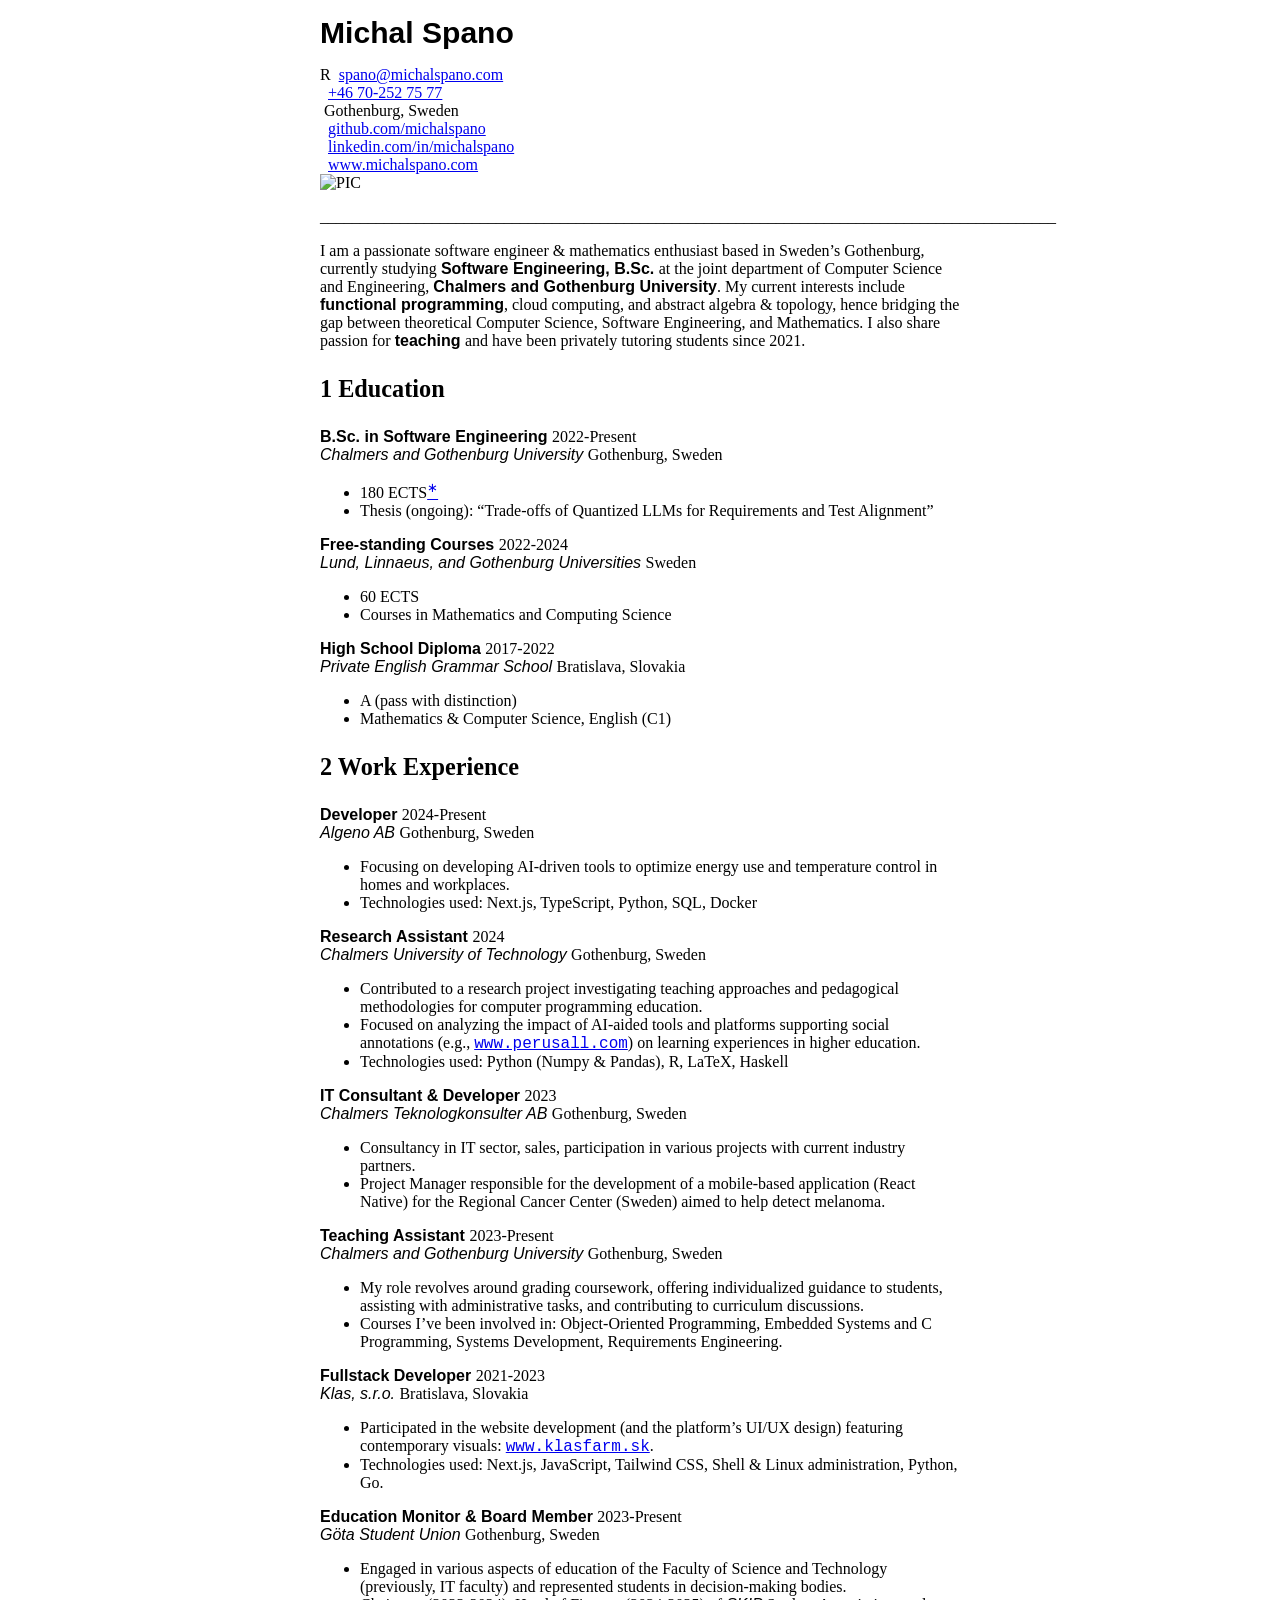
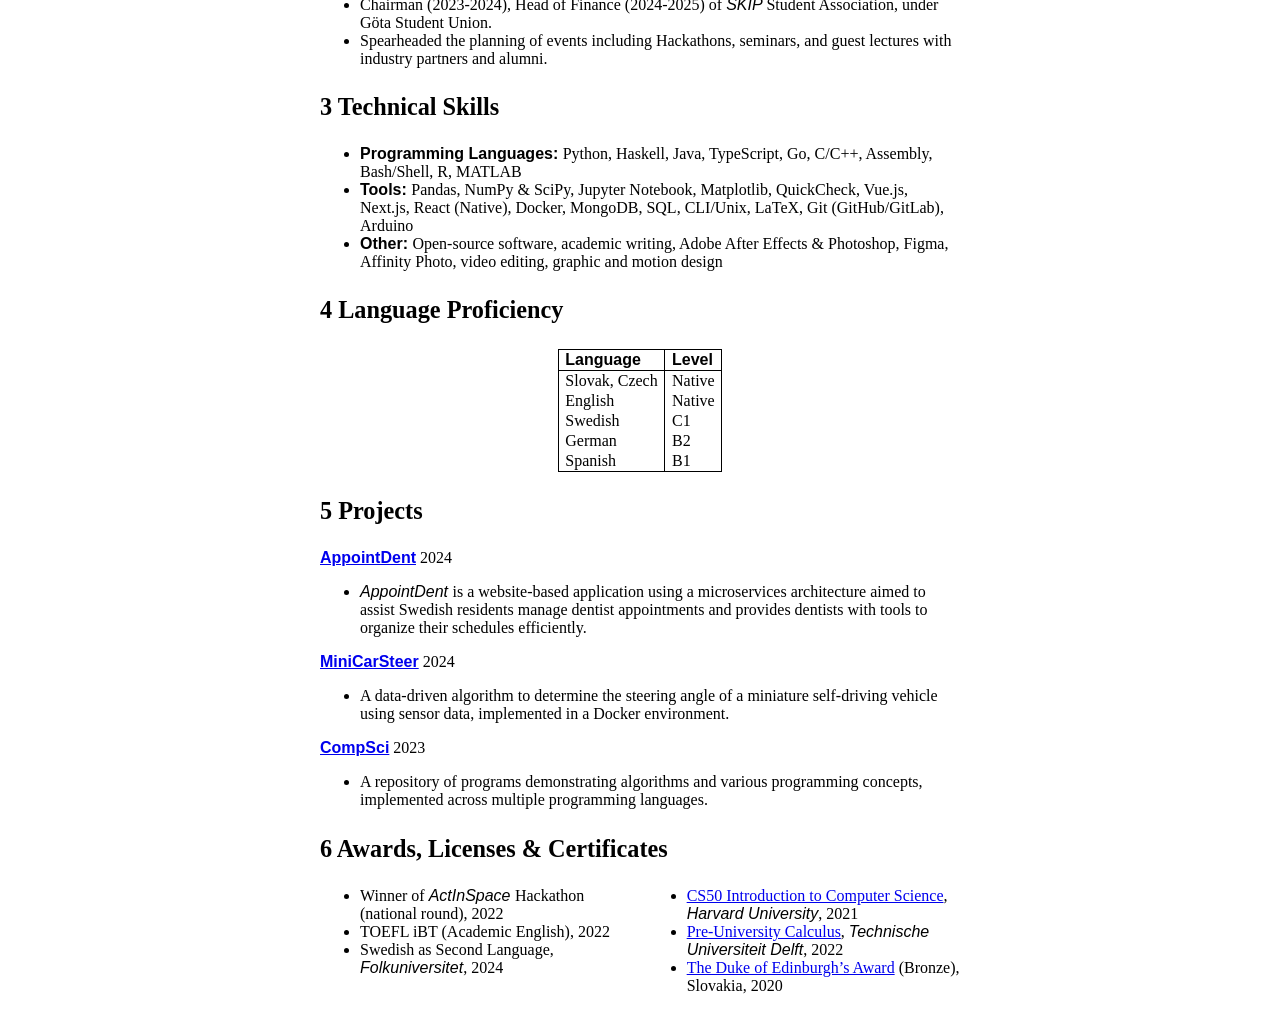
==== public/en.html @ 9f718547 "Add public/*" ====
<!DOCTYPE html> 
<html lang='en-US' xml:lang='en-US'> 
<head><title></title> 
<meta charset='utf-8' /> 
<meta content='TeX4ht (https://tug.org/tex4ht/)' name='generator' /> 
<meta content='width=device-width,initial-scale=1' name='viewport' /> 
<link href='main.css' rel='stylesheet' type='text/css' /> 
<meta content='main.tex' name='src' /> 
</head><body>
<!-- l. 5 --><p class='noindent'><span class='ec-lmssbx-10x-x-207'>Michal Spano</span><br class='newline' /></p><div class='minipage'><span class='FontAwesome--fontawesometwo-x-x-109'>R</span>  <a href='mailto:spano@michalspano.com'>spano@michalspano.com</a><br class='newline' /><span class='FontAwesome--fontawesometwo-x-x-109'> </span>  <a href='tel:+46 70-252 75 77'>+46 70-252 75 77</a> <br class='newline' /><span class='FontAwesome--fontawesometwo-x-x-109'> </span> Gothenburg, Sweden                 </div> <div class='minipage'><span class='FontAwesome--fontawesometwo-x-x-109'> </span>  <a href='https://github.com/michalspano'>github.com/michalspano</a> <br class='newline' /><span class='FontAwesome--fontawesometwo-x-x-109'> </span>  <a href='https://linkedin.com/in/michalspano'>linkedin.com/in/michalspano</a><br class='newline' /><span class='FontAwesome--fontawesometwo-x-x-109'> </span>  <a href='https://www.michalspano.com'>www.michalspano.com</a>                    </div> <div class='minipage'><img alt='PIC' height='80' src='profile.png' width='80' />                      </div><p>
____________________________________________________________________________________________
</p><!-- l. 4 --><p class='noindent'>I am a passionate software engineer &amp; mathematics enthusiast based in Sweden’s Gothenburg, currently studying
<span class='ec-lmssbx-10x-x-109'>Software Engineering, B.Sc. </span>at the joint department of Computer Science and Engineering, <span class='ec-lmssbx-10x-x-109'>Chalmers and
Gothenburg University</span>. My current interests include <span class='ec-lmssbx-10x-x-109'>functional programming</span>, cloud computing, and abstract
algebra &amp; topology, hence bridging the gap between theoretical Computer Science, Software Engineering,
and Mathematics. I also share passion for <span class='ec-lmssbx-10x-x-109'>teaching </span>and have been privately tutoring students since
2021.
</p>
     <h3 class='sectionHead' id='education'><span class='titlemark'>1   </span> <a id='x1-10001'></a>Education</h3>
<!-- l. 7 --><p class='noindent'><span class='ec-lmssbx-10x-x-109'>B.Sc. in Software Engineering                                                                    </span>2022-Present
<br class='newline' /><span class='ec-lmsso-10x-x-109'>Chalmers and Gothenburg University                                                             </span>Gothenburg, Sweden
</p>
   <ul class='itemize1'>
   <li class='itemize'>180 ECTS<span class='footnote-mark'><a href='main2.html#fn1x0'><sup class='textsuperscript'>∗</sup></a></span><a id='x1-1001f0'></a>  
    </li>
    <li class='itemize'>Thesis (ongoing): “Trade-offs of Quantized LLMs for Requirements and Test Alignment”</li></ul>
<!-- l. 17 --><p class='indent'>     <span class='ec-lmssbx-10x-x-109'>Free-standing Courses                                                                             </span>2022-2024
<br class='newline' /><span class='ec-lmsso-10x-x-109'>Lund, Linnaeus, and Gothenburg Universities                                                                   </span>Sweden
</p>
   <ul class='itemize1'>
   <li class='itemize'>60 ECTS
   </li>
   <li class='itemize'>Courses in Mathematics and Computing Science</li></ul>
<!-- l. 27 --><p class='indent'>     <span class='ec-lmssbx-10x-x-109'>High School Diploma                                                                              </span>2017-2022
<br class='newline' /><span class='ec-lmsso-10x-x-109'>Private English Grammar School                                                                   </span>Bratislava, Slovakia
</p>
   <ul class='itemize1'>
   <li class='itemize'>A (pass with distinction)
   </li>
   <li class='itemize'>Mathematics &amp; Computer Science, English (C1)</li></ul>
                                                                                            
                                                                                            
<!-- l. 41 --><p class='noindent'>
</p>
   <h3 class='sectionHead' id='work-experience'><span class='titlemark'>2   </span> <a id='x1-20002'></a>Work Experience</h3>
<!-- l. 5 --><p class='noindent'><span class='ec-lmssbx-10x-x-109'>Developer                                                                                             </span>2024-Present
<br class='newline' /><span class='ec-lmsso-10x-x-109'>Algeno AB                                                                                             </span>Gothenburg, Sweden
</p>
  <ul class='itemize1'>
  <li class='itemize'>Focusing on developing AI-driven tools to optimize energy use and temperature control in homes and
  workplaces.
  </li>
  <li class='itemize'>Technologies used: Next.js, TypeScript, Python, SQL, Docker</li></ul>
<!-- l. 16 --><p class='indent'>   <span class='ec-lmssbx-10x-x-109'>Research Assistant                                                                                       </span>2024
<br class='newline' /><span class='ec-lmsso-10x-x-109'>Chalmers University of Technology                                                               </span>Gothenburg, Sweden
</p>
  <ul class='itemize1'>
  <li class='itemize'>Contributed to a research project investigating teaching approaches and pedagogical methodologies for
  computer programming education.
  </li>
  <li class='itemize'>Focused on analyzing the impact of AI-aided tools and platforms supporting social annotations (e.g., 
<a class='url' href='www.perusall.com'><span class='ec-lmtt-10x-x-109'>www.perusall.com</span></a>) on learning experiences in higher education.
  </li>
  <li class='itemize'>Technologies used: Python (Numpy &amp; Pandas), R, LaTeX, Haskell</li></ul>
<!-- l. 30 --><p class='indent'>   <span class='ec-lmssbx-10x-x-109'>IT Consultant &amp; Developer                                                                             </span>2023
<br class='newline' /><span class='ec-lmsso-10x-x-109'>Chalmers Teknologkonsulter AB                                                                  </span>Gothenburg, Sweden
</p>
  <ul class='itemize1'>
  <li class='itemize'>Consultancy in IT sector, sales, participation in various projects with current industry partners.
  </li>
  <li class='itemize'>Project Manager responsible for the development of a mobile-based application (React Native) for the
  Regional Cancer Center (Sweden) aimed to help detect melanoma.</li></ul>
<!-- l. 43 --><p class='indent'>   <span class='ec-lmssbx-10x-x-109'>Teaching Assistant                                                                              </span>2023-Present
<br class='newline' /><span class='ec-lmsso-10x-x-109'>Chalmers and Gothenburg University                                                             </span>Gothenburg, Sweden
</p>
  <ul class='itemize1'>
  <li class='itemize'>My role revolves around grading coursework, offering individualized guidance to students, assisting with
  administrative tasks, and contributing to curriculum discussions.
                                                                                            
                                                                                            
  </li>
  <li class='itemize'>Courses I’ve been involved in: Object-Oriented Programming, Embedded Systems and C Programming,
  Systems Development, Requirements Engineering.</li></ul>
<!-- l. 56 --><p class='indent'>   <span class='ec-lmssbx-10x-x-109'>Fullstack Developer                                                                                </span>2021-2023
<br class='newline' /><span class='ec-lmsso-10x-x-109'>Klas, s.r.o.                                                                                               </span>Bratislava, Slovakia
</p>
  <ul class='itemize1'>
  <li class='itemize'>Participated in the website development (and the platform’s UI/UX design) featuring contemporary
  visuals: <a class='url' href='www.klasfarm.sk'><span class='ec-lmtt-10x-x-109'>www.klasfarm.sk</span></a>.
  </li>
  <li class='itemize'>Technologies used: Next.js, JavaScript, Tailwind CSS, Shell &amp; Linux administration, Python, Go.</li></ul>
<!-- l. 66 --><p class='indent'>   <span class='ec-lmssbx-10x-x-109'>Education Monitor &amp; Board Member                                                       </span>2023-Present
<br class='newline' /><span class='ec-lmsso-10x-x-109'>Göta Student Union                                                                                  </span>Gothenburg, Sweden
</p>
  <ul class='itemize1'>
  <li class='itemize'>Engaged in various aspects of education of the Faculty of Science and Technology (previously, IT faculty)
  and represented students in decision-making bodies.
  </li>
  <li class='itemize'>Chairman (2023-2024), Head of Finance (2024-2025) of <span class='ec-lmsso-10x-x-109'>SKIP </span>Student Association, under Göta Student
  Union.
  </li>
  <li class='itemize'>Spearheaded the planning of events including Hackathons, seminars, and guest lectures with industry
  partners and alumni.</li></ul>
<!-- l. 44 --><p class='noindent'>
</p>
   <h3 class='sectionHead' id='technical-skills'><span class='titlemark'>3   </span> <a id='x1-30003'></a>Technical Skills</h3>
  <ul class='itemize1'>
  <li class='itemize'><span class='ec-lmssbx-10x-x-109'>Programming Languages: </span>Python, Haskell, Java, TypeScript, Go, C/C++, Assembly, Bash/Shell, R,
  MATLAB
  </li>
  <li class='itemize'><span class='ec-lmssbx-10x-x-109'>Tools: </span>Pandas, NumPy &amp; SciPy, Jupyter Notebook, Matplotlib, QuickCheck, Vue.js, Next.js, React
  (Native), Docker, MongoDB, SQL, CLI/Unix, LaTeX, Git (GitHub/GitLab), Arduino
  </li>
  <li class='itemize'><span class='ec-lmssbx-10x-x-109'>Other: </span>Open-source software, academic writing, Adobe After Effects &amp; Photoshop, Figma, Affinity
  Photo, video editing, graphic and motion design</li></ul>
                                                                                            
                                                                                            
<!-- l. 55 --><p class='noindent'>
</p>
   <h3 class='sectionHead' id='language-proficiency'><span class='titlemark'>4   </span> <a id='x1-40004'></a>Language Proficiency</h3>
<div class='center'>
<!-- l. 3 --><p class='noindent'>
</p>
<div class='tabular'> <table class='tabular' id='TBL-1'><colgroup id='TBL-1-1g'><col id='TBL-1-1' /></colgroup><colgroup id='TBL-1-2g'><col id='TBL-1-2' /></colgroup><tr class='hline'><td></td><td></td></tr><tr id='TBL-1-1-' style='vertical-align:baseline;'><td class='td11' id='TBL-1-1-1' style='white-space:normal; text-align:left;'> <!-- l. 6 --><p class='noindent'><span class='ec-lmssbx-10x-x-109'>Language</span>              </p></td><td class='td11' id='TBL-1-1-2' style='white-space:normal; text-align:left;'> <!-- l. 6 --><p class='noindent'><span class='ec-lmssbx-10x-x-109'>Level</span>         </p></td>
</tr><tr class='hline'><td></td><td></td></tr><tr id='TBL-1-2-' style='vertical-align:baseline;'><td class='td11' id='TBL-1-2-1' style='white-space:normal; text-align:left;'> <!-- l. 8 --><p class='noindent'>Slovak, Czech            </p></td><td class='td11' id='TBL-1-2-2' style='white-space:normal; text-align:left;'> <!-- l. 8 --><p class='noindent'>Native         </p></td>
</tr><tr id='TBL-1-3-' style='vertical-align:baseline;'><td class='td11' id='TBL-1-3-1' style='white-space:normal; text-align:left;'> <!-- l. 8 --><p class='noindent'>English                     </p></td><td class='td11' id='TBL-1-3-2' style='white-space:normal; text-align:left;'> <!-- l. 8 --><p class='noindent'>Native         </p></td>
</tr><tr id='TBL-1-4-' style='vertical-align:baseline;'><td class='td11' id='TBL-1-4-1' style='white-space:normal; text-align:left;'> <!-- l. 8 --><p class='noindent'>Swedish                    </p></td><td class='td11' id='TBL-1-4-2' style='white-space:normal; text-align:left;'> <!-- l. 8 --><p class='noindent'>C1              </p></td>
</tr><tr id='TBL-1-5-' style='vertical-align:baseline;'><td class='td11' id='TBL-1-5-1' style='white-space:normal; text-align:left;'> <!-- l. 8 --><p class='noindent'>German                    </p></td><td class='td11' id='TBL-1-5-2' style='white-space:normal; text-align:left;'> <!-- l. 8 --><p class='noindent'>B2              </p></td>
</tr><tr id='TBL-1-6-' style='vertical-align:baseline;'><td class='td11' id='TBL-1-6-1' style='white-space:normal; text-align:left;'> <!-- l. 8 --><p class='noindent'>Spanish                    </p></td><td class='td11' id='TBL-1-6-2' style='white-space:normal; text-align:left;'> <!-- l. 8 --><p class='noindent'>B1              </p></td>
</tr><tr class='hline'><td></td><td></td></tr></table>                                                                    </div></div>
<!-- l. 58 --><p class='noindent'>
</p>
   <h3 class='sectionHead' id='projects'><span class='titlemark'>5   </span> <a id='x1-50005'></a>Projects</h3>
<!-- l. 3 --><p class='noindent'> <a href='https://github.com/michalspano/AppointDent'><span class='ec-lmssbx-10x-x-109'>AppointDent</span></a>                                                                                                  2024
</p>
  <ul class='itemize1'>
  <li class='itemize'><span class='ec-lmsso-10x-x-109'>AppointDent </span>is a website-based application using a microservices architecture aimed to assist Swedish
  residents manage dentist appointments and provides dentists with tools to organize their schedules
  efficiently.</li></ul>
<!-- l. 10 --><p class='indent'>    <a href='https://github.com/michalspano/MiniCarSteer'><span class='ec-lmssbx-10x-x-109'>MiniCarSteer</span></a>                                                                                             2024
</p>
  <ul class='itemize1'>
  <li class='itemize'>A data-driven algorithm to determine the steering angle of a miniature self-driving vehicle using sensor
  data, implemented in a Docker environment.</li></ul>
<!-- l. 16 --><p class='indent'>    <a href='https://github.com/michalspano/CompSci'><span class='ec-lmssbx-10x-x-109'>CompSci</span></a>                                                                                                   2023
</p>
  <ul class='itemize1'>
  <li class='itemize'>A repository of programs demonstrating algorithms and various programming concepts, implemented
  across multiple programming languages.</li></ul>
<!-- l. 61 --><p class='noindent'>
</p>
   <h3 class='sectionHead' id='awards-licenses-certificates'><span class='titlemark'>6   </span> <a id='x1-60006'></a>Awards, Licenses &amp; Certificates</h3>
   <div class='columns-2'>
                                                                                            
                                                                                            
  <ul class='itemize1'>
  <li class='itemize'>Winner of <span class='ec-lmsso-10x-x-109'>ActInSpace </span>Hackathon (national round), 2022
  </li>
  <li class='itemize'>TOEFL iBT (Academic English), 2022
  </li>
  <li class='itemize'>Swedish as Second Language, <span class='ec-lmsso-10x-x-109'>Folkuniversitet</span>, 2024
  </li>
  <li class='itemize'> <a href='https://courses.edx.org/certificates/4b318ebb0e3b4877974f03a52e8f54e5'>CS50 Introduction to Computer Science</a>, <span class='ec-lmsso-10x-x-109'>Harvard University</span>, 2021
  </li>
  <li class='itemize'> <a href='https://courses.edx.org/certificates/60b4084ef4cf4a00a8915587c5d0153e'>Pre-University Calculus</a>, <span class='ec-lmsso-10x-x-109'>Technische Universiteit Delft</span>, 2022
  </li>
  <li class='itemize'> <a href='https://tinyurl.com/spano-dofe-2020'>The Duke of Edinburgh’s Award</a> (Bronze), Slovakia, 2020</li></ul>
   </div>
    
</body> 
</html>
---- public/main.css ----
/* start css.sty */
.ec-lmss-10x-x-109{ font-family: sans-serif;}
.ec-lmss-10x-x-109{ font-family: sans-serif;}
.ec-lmss-10x-x-109{ font-family: sans-serif;}
.ec-lmss-10x-x-109{ font-family: sans-serif;}
.ec-lmss-10x-x-109{ font-family: sans-serif;}
.ec-lmssbx-10x-x-207{font-size:188%; font-family: sans-serif; font-weight: bold;}
.ec-lmssbx-10x-x-207{ font-family: sans-serif; font-weight: bold;}
.ec-lmssbx-10x-x-207{ font-family: sans-serif; font-weight: bold;}
.ec-lmssbx-10x-x-207{ font-family: sans-serif; font-weight: bold;}
.ec-lmssbx-10x-x-207{ font-family: sans-serif; font-weight: bold;}
.FontAwesome--fontawesometwo-x-x-109{}
.ec-lmssbx-10x-x-109{ font-family: sans-serif; font-weight: bold;}
.ec-lmssbx-10x-x-109{ font-family: sans-serif; font-weight: bold;}
.ec-lmssbx-10x-x-109{ font-family: sans-serif; font-weight: bold;}
.ec-lmssbx-10x-x-109{ font-family: sans-serif; font-weight: bold;}
.ec-lmssbx-10x-x-109{ font-family: sans-serif; font-weight: bold;}
.ec-lmsso-10x-x-109{ font-family: sans-serif; font-style: oblique;}
.ec-lmsso-10x-x-109{ font-family: sans-serif; font-style: oblique;}
.ec-lmsso-10x-x-109{ font-family: sans-serif; font-style: oblique;}
.ec-lmsso-10x-x-109{ font-family: sans-serif; font-style: oblique;}
.ec-lmsso-10x-x-109{ font-family: sans-serif; font-style: oblique;}
.ec-lmtt-10x-x-109{ font-family: monospace,monospace;}
.ec-lmtt-10x-x-109{ font-family: monospace,monospace;}
.ec-lmtt-10x-x-109{ font-family: monospace,monospace;}
.ec-lmtt-10x-x-109{ font-family: monospace,monospace;}
.ec-lmtt-10x-x-109{ font-family: monospace,monospace;}
p{margin-top:0;margin-bottom:0}
p.indent{text-indent:0;}
p + p{margin-top:1em;}
p + div, p + pre {margin-top:1em;}
div + p, pre + p {margin-top:1em;}
a { overflow-wrap: break-word; word-wrap: break-word; word-break: break-word; hyphens: auto; }
@media print {div.crosslinks {visibility:hidden;}}
table.tabular{border-collapse: collapse; border-spacing: 0;}
a img { border-top: 0; border-left: 0; border-right: 0; }
center { margin-top:1em; margin-bottom:1em; }
td center { margin-top:0em; margin-bottom:0em; }
.Canvas { position:relative; }
img.math{vertical-align:middle;}
div.par-math-display, div.math-display{text-align:center;}
body{ margin:1em auto; max-width:80ch; padding:0 .62em; }
h1,h2,h3,h4,h5 { line-height:1.2; }
@media print{ body{ max-width:none } }
.partHead, .likepartHead { font-size: 2em; }
.chapterHead, .likechapterHead { font-size: 1.7411em; }
.sectionHead, .likesectionHead { font-size: 1.5157em; }
.subsectionHead, .likesubsectionHead { font-size: 1.3195em; }
.subsubsectionHead, .likesubsubsectionHead { font-size: 1.1487em; }
 @media (prefers-color-scheme: dark) { img[src^="main"]{filter: invert(1); } } 
li p.indent { text-indent: 0em }
li p:first-child{ margin-top:0em; }
li p:last-child, li div:last-child { margin-bottom:0.5em; }
li p:first-child{ margin-bottom:0; }
li p~ul:last-child, li p~ol:last-child{ margin-bottom:0.5em; }
.enumerate1 {list-style-type:decimal;}
.enumerate2 {list-style-type:lower-alpha;}
.enumerate3 {list-style-type:lower-roman;}
.enumerate4 {list-style-type:upper-alpha;}
div.newtheorem { margin-bottom: 2em; margin-top: 2em;}
div.newtheorem .head{font-weight: bold;}
.obeylines-h,.obeylines-v {white-space: nowrap; }
div.obeylines-v p { margin-top:0; margin-bottom:0; }
.overline{ text-decoration:overline; }
.overline img{ border-top: 1px solid black; }
td.displaylines {text-align:center; white-space:nowrap;}
.centerline {text-align:center;}
.rightline {text-align:right;}
pre.verbatim {font-family: monospace,monospace; text-align:left; clear:both; }
.fbox {padding-left:3.0pt; padding-right:3.0pt; text-indent:0pt; border:solid black 0.4pt; }
div.fbox {display:table}
div.center div.fbox {text-align:center; clear:both; padding-left:3.0pt; padding-right:3.0pt; text-indent:0pt; border:solid black 0.4pt; }
div.minipage{width:100%;}
div.center, div.center div.center {text-align: center; margin-left:1em; margin-right:1em;}
div.center div {text-align: left;}
div.flushright, div.flushright div.flushright {text-align: right;}
div.flushright div {text-align: left;}
div.flushleft {text-align: left;}
.underline{ text-decoration:underline; }
.underline img{ border-bottom: 1px solid black; margin-bottom:1pt; }
.framebox-c, .framebox-l, .framebox-r { padding-left:3.0pt; padding-right:3.0pt; text-indent:0pt; border:solid black 0.4pt; }
.framebox-c {text-align:center;}
.framebox-l {text-align:left;}
.framebox-r {text-align:right;}
span.thank-mark{ vertical-align: super }
span.footnote-mark sup.textsuperscript, span.footnote-mark a sup.textsuperscript{ font-size:80%; }
code.verb{font-family:monospace,monospace;}
div.tabular, div.center div.tabular {text-align: center; margin-top:0.5em; margin-bottom:0.5em; }
table.tabular td p{margin-top:0em;}
table.tabular {margin-left: auto; margin-right: auto;}
td p:first-child{ margin-top:0em; }
td p:last-child{ margin-bottom:0em; }
div.td00{ margin-left:0pt; margin-right:0pt; }
div.td01{ margin-left:0pt; margin-right:5pt; }
div.td10{ margin-left:5pt; margin-right:0pt; }
div.td11{ margin-left:5pt; margin-right:5pt; }
table[rules] {border-left:solid black 0.4pt; border-right:solid black 0.4pt; }
td.td00{ padding-left:0pt; padding-right:0pt; }
td.td01{ padding-left:0pt; padding-right:5pt; }
td.td10{ padding-left:5pt; padding-right:0pt; }
td.td11{ padding-left:5pt; padding-right:5pt; }
table[rules] {border-left:solid black 0.4pt; border-right:solid black 0.4pt; }
.hline hr, .cline hr{ height : 0px; margin:0px; }
.hline td, .cline td{ padding: 0; }
.hline hr, .cline hr{border:none;border-top:1px solid black;}
.hline {border-top: 1px solid black;}
.hline + .vspace:last-child{display:none;}
.hline:first-child{border-bottom:1px solid black;border-top:none;}
.tabbing-right {text-align:right;}
div.float, div.figure {margin-left: auto; margin-right: auto;}
div.float img {text-align:center;}
div.figure img {text-align:center;}
.marginpar,.reversemarginpar {width:20%; float:right; text-align:left; margin-left:auto; margin-top:0.5em; font-size:85%; text-decoration:underline;}
.marginpar p,.reversemarginpar p{margin-top:0.4em; margin-bottom:0.4em;}
.reversemarginpar{float:left;}
table.equation {width:100%;}
.equation td{text-align:center; }
td.equation { margin-top:1em; margin-bottom:1em; } 
td.equation-label { width:5%; text-align:center; }
td.eqnarray4 { width:5%; white-space: normal; }
td.eqnarray2 { width:5%; }
table.eqnarray-star, table.eqnarray {width:100%;}
div.eqnarray{text-align:center;}
div.array {text-align:center;}
div.pmatrix {text-align:center;}
table.pmatrix {width:100%;}
span.pmatrix img{vertical-align:middle;}
div.pmatrix {text-align:center;}
table.pmatrix {width:100%;}
span.bar-css {text-decoration:overline;}
img.cdots{vertical-align:middle;}
.partToc a, .partToc, .likepartToc a, .likepartToc {line-height: 200%; font-weight:bold; font-size:110%;}
.index-item, .index-subitem, .index-subsubitem {display:block}
div.caption {text-indent:-2em; margin-left:3em; margin-right:1em; text-align:left;}
div.caption span.id{font-weight: bold; white-space: nowrap; }
h1.partHead{text-align: center}
p.bibitem { text-indent: -2em; margin-left: 2em; margin-top:0.6em; margin-bottom:0.6em; }
p.bibitem-p { text-indent: 0em; margin-left: 2em; margin-top:0.6em; margin-bottom:0.6em; }
.subsubsectionHead, .likesubsubsectionHead { font-size: 1em; }
.paragraphHead, .likeparagraphHead { margin-top:2em; font-weight: bold;}
.subparagraphHead, .likesubparagraphHead { font-weight: bold;}
.verse{white-space:nowrap; margin-left:2em}
div.maketitle {text-align:center;}
h2.titleHead{text-align:center;}
div.maketitle{ margin-bottom: 2em; }
div.author, div.date {text-align:center;}
div.thanks{text-align:left; margin-left:10%; font-size:85%; font-style:italic; }
div.author{white-space: nowrap;}
div.abstract p {margin-left:5%; margin-right:5%;}
div.abstract {width:100%;}
.abstracttitle{text-align:center;margin-bottom:1em;}
.subsectionToc, .likesubsectionToc {margin-left:1em;}
.subsubsectionToc, .likesubsubsectionToc {margin-left:2em;}
.paragraphToc, .likeparagraphToc {margin-left:3em;}
.subparagraphToc, .likesubparagraphToc {margin-left:4em;}
figure.float, div.figure {margin-left: auto; margin-right: auto;}
figure.figure {text-align:center;}
figcaption.caption {text-indent:-2em; margin-left:3em; margin-right:1em; text-align:center;}
figcaption.caption span.id{font-weight: bold; white-space: nowrap; }
p + figcaption, img + figcaption{margin-top: 1em;}
.abstract{margin:1em;}
dl.enumerate-enumitem{display:grid; grid-template-columns: 3ch 1fr; align-items: top; row-gap:1ch;}
.rotatebox{display: inline-block;}
#TBL-1-1{border-left: 1px solid black;}
#TBL-1-1{border-right:1px solid black;}
#TBL-1-1{border-right:1px solid black;}
#TBL-1-2{border-right:1px solid black;}
.columns-2 :first-child { margin-top: 0em; }
.columns-2{-moz-column-count:2; -webkit-column-count:2; column-count:2; -moz-column-gap: 10.0pt; -webkit-column-gap: 10.0pt; column-gap: 10.0pt; -moz-column-rule-width: 0.0pt; -webkit-column-rule-width: 0.0pt; column-rule-rule-width: 0.0pt; -moz-column-rule-color: #555; -webkit-column-rule-color: #555; column-rule-color: #555; -moz-column-rule-style: outset; -webkit-column-rule-style: outset; column-rule-style: outset; -moz-column-fill: balance; -webkit-column-fill: balance; column-fill: balance; }
/* end css.sty */
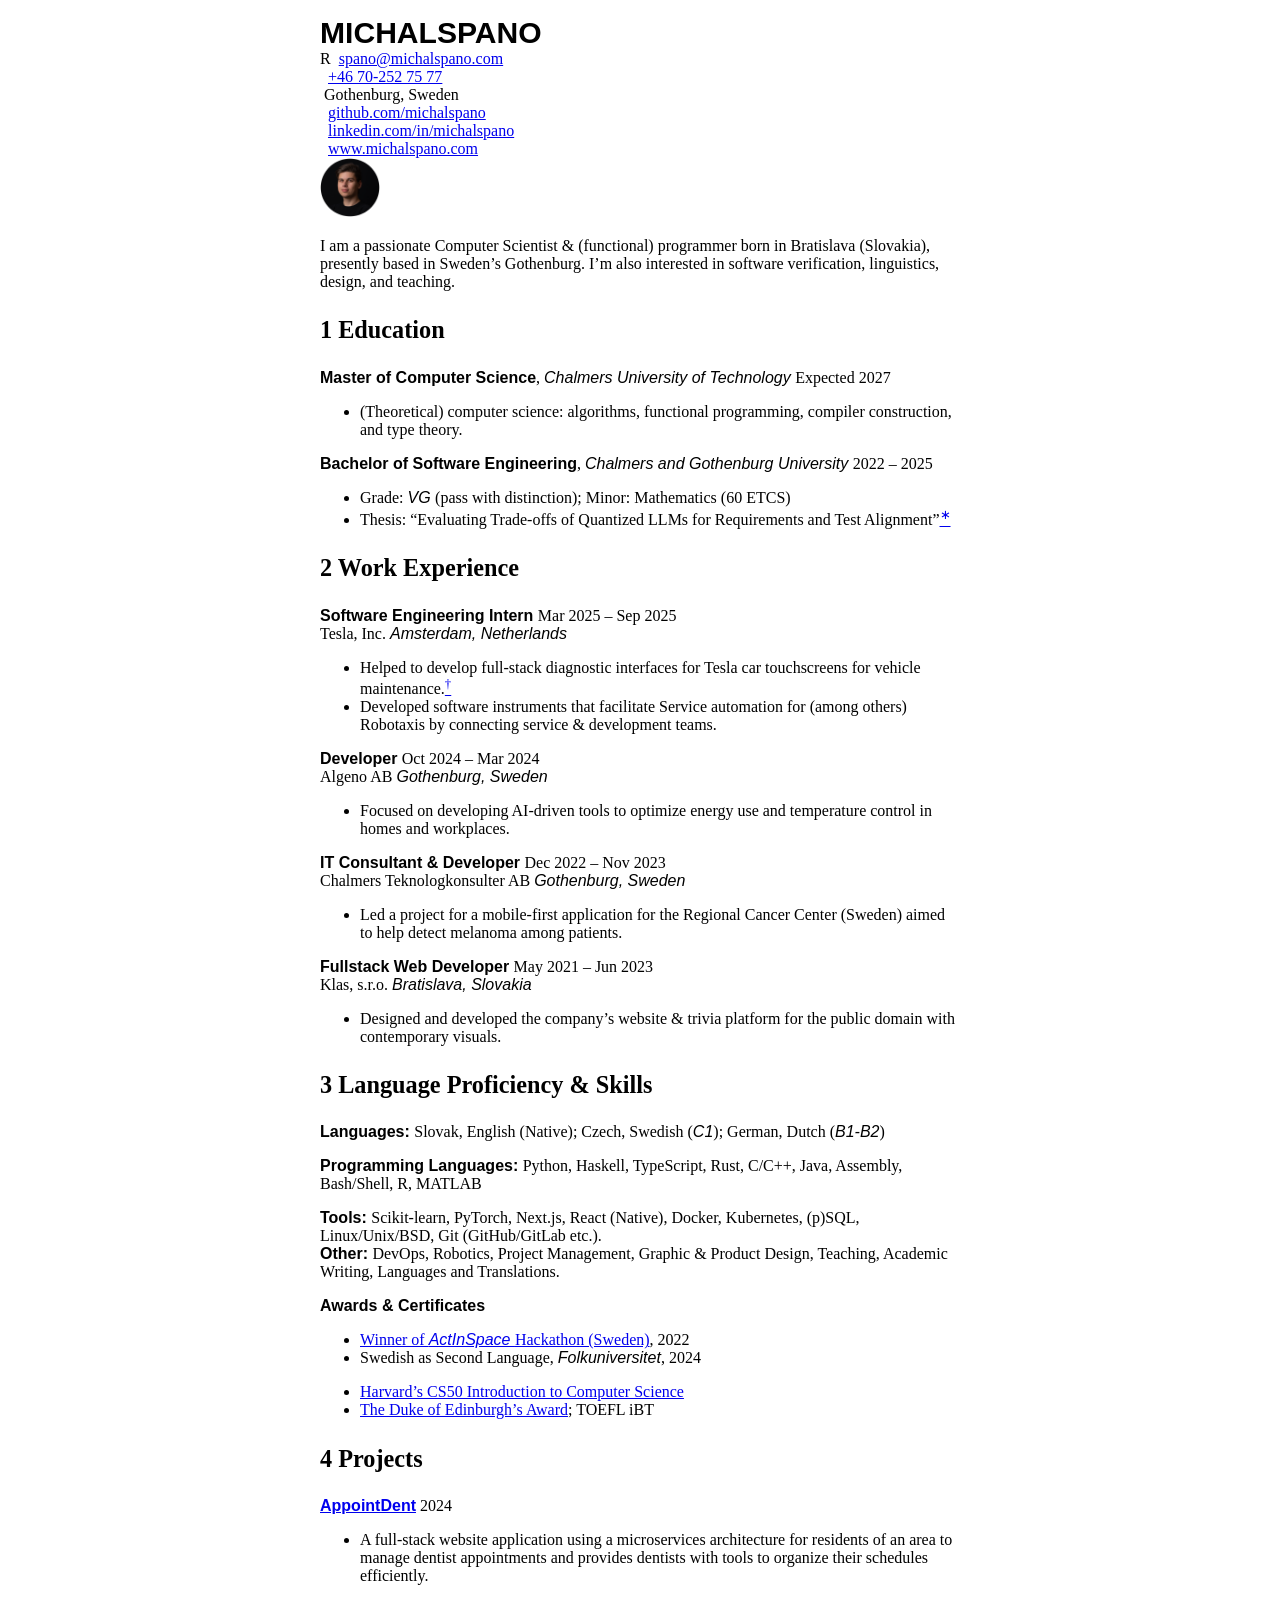
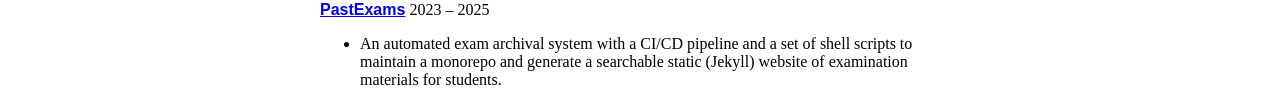
==== commit 00cb95ee: "Update CV/En" ====
--- a/public/en.html
+++ b/public/en.html
@@ -7,165 +7,78 @@
 <link href='main.css' rel='stylesheet' type='text/css' /> 
 <meta content='main.tex' name='src' /> 
 </head><body>
-<!-- l. 5 --><p class='noindent'><span class='ec-lmssbx-10x-x-207'>Michal Spano</span><br class='newline' /></p><div class='minipage'><span class='FontAwesome--fontawesometwo-x-x-109'>R</span>  <a href='mailto:spano@michalspano.com'>spano@michalspano.com</a><br class='newline' /><span class='FontAwesome--fontawesometwo-x-x-109'> </span>  <a href='tel:+46 70-252 75 77'>+46 70-252 75 77</a> <br class='newline' /><span class='FontAwesome--fontawesometwo-x-x-109'> </span> Gothenburg, Sweden                 </div> <div class='minipage'><span class='FontAwesome--fontawesometwo-x-x-109'> </span>  <a href='https://github.com/michalspano'>github.com/michalspano</a> <br class='newline' /><span class='FontAwesome--fontawesometwo-x-x-109'> </span>  <a href='https://linkedin.com/in/michalspano'>linkedin.com/in/michalspano</a><br class='newline' /><span class='FontAwesome--fontawesometwo-x-x-109'> </span>  <a href='https://www.michalspano.com'>www.michalspano.com</a>                    </div> <div class='minipage'><img alt='PIC' height='80' src='profile.png' width='80' />                      </div><p>
-____________________________________________________________________________________________
-</p><!-- l. 4 --><p class='noindent'>I am a passionate software engineer &amp; mathematics enthusiast based in Sweden’s Gothenburg, currently studying
-<span class='ec-lmssbx-10x-x-109'>Software Engineering, B.Sc. </span>at the joint department of Computer Science and Engineering, <span class='ec-lmssbx-10x-x-109'>Chalmers and
-Gothenburg University</span>. My current interests include <span class='ec-lmssbx-10x-x-109'>functional programming</span>, cloud computing, and abstract
-algebra &amp; topology, hence bridging the gap between theoretical Computer Science, Software Engineering,
-and Mathematics. I also share passion for <span class='ec-lmssbx-10x-x-109'>teaching </span>and have been privately tutoring students since
-2021.
+   <div class='minipage'><!-- l. 6 --><p class='noindent'><span class='ec-lmssbx-10x-x-207'>MICHALSPANO</span><br class='newline' />              </p></div><div class='minipage'><span class='FontAwesome--fontawesometwo-x-x-109'>R</span>  <a href='mailto:spano@michalspano.com'>spano@michalspano.com</a><br class='newline' /><span class='FontAwesome--fontawesometwo-x-x-109'> </span>  <a href='tel:+46 70-252 75 77'>+46 70-252 75 77</a> <br class='newline' /><span class='FontAwesome--fontawesometwo-x-x-109'> </span> Gothenburg, Sweden              </div> <div class='minipage'><span class='FontAwesome--fontawesometwo-x-x-109'> </span>  <a href='https://github.com/michalspano'>github.com/michalspano</a> <br class='newline' /><span class='FontAwesome--fontawesometwo-x-x-109'> </span>  <a href='https://linkedin.com/in/michalspano'>linkedin.com/in/michalspano</a><br class='newline' /><span class='FontAwesome--fontawesometwo-x-x-109'> </span>  <a href='https://www.michalspano.com'>www.michalspano.com</a>          </div> <div class='minipage'><img alt='PIC' height='59' src='profile.png' width='60' />                        </div>
+<!-- l. 4 --><p class='noindent'>I am a passionate Computer Scientist &amp; (functional) programmer born in Bratislava (Slovakia), presently based in Sweden’s
+Gothenburg. I’m also interested in software verification, linguistics, design, and teaching.
+   
 </p>
-     <h3 class='sectionHead' id='education'><span class='titlemark'>1   </span> <a id='x1-10001'></a>Education</h3>
-<!-- l. 7 --><p class='noindent'><span class='ec-lmssbx-10x-x-109'>B.Sc. in Software Engineering                                                                    </span>2022-Present
-<br class='newline' /><span class='ec-lmsso-10x-x-109'>Chalmers and Gothenburg University                                                             </span>Gothenburg, Sweden
+   <h3 class='sectionHead' id='education'><span class='titlemark'>1   </span> <a id='x1-10001'></a>Education</h3>
+<!-- l. 6 --><p class='noindent'><span class='ec-lmssbx-10x-x-109'>Master of Computer Science</span>, <span class='ec-lmsso-10x-x-109'>Chalmers University of Technology                                         </span>Expected 2027
 </p>
    <ul class='itemize1'>
-   <li class='itemize'>180 ECTS<span class='footnote-mark'><a href='main2.html#fn1x0'><sup class='textsuperscript'>∗</sup></a></span><a id='x1-1001f0'></a>  
-    </li>
-    <li class='itemize'>Thesis (ongoing): “Trade-offs of Quantized LLMs for Requirements and Test Alignment”</li></ul>
-<!-- l. 17 --><p class='indent'>     <span class='ec-lmssbx-10x-x-109'>Free-standing Courses                                                                             </span>2022-2024
-<br class='newline' /><span class='ec-lmsso-10x-x-109'>Lund, Linnaeus, and Gothenburg Universities                                                                   </span>Sweden
+   <li class='itemize'>(Theoretical) computer science: algorithms, functional programming, compiler construction, and type theory.</li></ul>
+<!-- l. 15 --><p class='noindent'><span class='ec-lmssbx-10x-x-109'>Bachelor of Software Engineering</span>, <span class='ec-lmsso-10x-x-109'>Chalmers and Gothenburg University                                   </span>2022 – 2025
 </p>
    <ul class='itemize1'>
-   <li class='itemize'>60 ECTS
+   <li class='itemize'>Grade: <span class='ec-lmsso-10x-x-109'>VG </span>(pass with distinction); Minor: Mathematics (60 ETCS)
    </li>
-   <li class='itemize'>Courses in Mathematics and Computing Science</li></ul>
-<!-- l. 27 --><p class='indent'>     <span class='ec-lmssbx-10x-x-109'>High School Diploma                                                                              </span>2017-2022
-<br class='newline' /><span class='ec-lmsso-10x-x-109'>Private English Grammar School                                                                   </span>Bratislava, Slovakia
+   <li class='itemize'>Thesis: “Evaluating Trade-offs of Quantized LLMs for Requirements and Test Alignment”<span class='footnote-mark'><a href='main2.html#fn1x0'><sup class='textsuperscript'>∗</sup></a></span><a id='x1-1001f0'></a>  </li></ul>
+   
+   <h3 class='sectionHead' id='work-experience'><span class='titlemark'>2   </span> <a id='x1-20002'></a>Work Experience</h3>
+<!-- l. 5 --><p class='noindent'><span class='ec-lmssbx-10x-x-109'>Software Engineering Intern                                                                        </span>Mar 2025 – Sep 2025
+<br class='newline' />Tesla, Inc.                                                                                                    <span class='ec-lmsso-10x-x-109'>Amsterdam, Netherlands</span>
 </p>
    <ul class='itemize1'>
-   <li class='itemize'>A (pass with distinction)
+   <li class='itemize'>Helped to develop full-stack diagnostic interfaces for Tesla car touchscreens for vehicle maintenance.<span class='footnote-mark'><a href='main3.html#fn2x0'><sup class='textsuperscript'>†</sup></a></span><a id='x1-2001f0'></a>  
    </li>
-   <li class='itemize'>Mathematics &amp; Computer Science, English (C1)</li></ul>
-                                                                                            
-                                                                                            
-<!-- l. 41 --><p class='noindent'>
+   <li class='itemize'>Developed software instruments that facilitate Service automation for (among others) Robotaxis by connecting
+   service &amp; development teams.</li></ul>
+<!-- l. 32 --><p class='noindent'><span class='ec-lmssbx-10x-x-109'>Developer                                                                                              </span>Oct 2024 – Mar 2024
+<br class='newline' />Algeno AB                                                                                                         <span class='ec-lmsso-10x-x-109'>Gothenburg, Sweden</span>
 </p>
-   <h3 class='sectionHead' id='work-experience'><span class='titlemark'>2   </span> <a id='x1-20002'></a>Work Experience</h3>
-<!-- l. 5 --><p class='noindent'><span class='ec-lmssbx-10x-x-109'>Developer                                                                                             </span>2024-Present
-<br class='newline' /><span class='ec-lmsso-10x-x-109'>Algeno AB                                                                                             </span>Gothenburg, Sweden
+   <ul class='itemize1'>
+   <li class='itemize'>Focused on developing AI-driven tools to optimize energy use and temperature control in homes and workplaces.</li></ul>
+<!-- l. 42 --><p class='noindent'><span class='ec-lmssbx-10x-x-109'>IT Consultant &amp; Developer                                                                        </span>Dec 2022 – Nov 2023
+<br class='newline' />Chalmers Teknologkonsulter AB                                                                              <span class='ec-lmsso-10x-x-109'>Gothenburg, Sweden</span>
 </p>
-  <ul class='itemize1'>
-  <li class='itemize'>Focusing on developing AI-driven tools to optimize energy use and temperature control in homes and
-  workplaces.
-  </li>
-  <li class='itemize'>Technologies used: Next.js, TypeScript, Python, SQL, Docker</li></ul>
-<!-- l. 16 --><p class='indent'>   <span class='ec-lmssbx-10x-x-109'>Research Assistant                                                                                       </span>2024
-<br class='newline' /><span class='ec-lmsso-10x-x-109'>Chalmers University of Technology                                                               </span>Gothenburg, Sweden
+   <ul class='itemize1'>
+   <li class='itemize'>Led a project for a mobile-first application for the Regional Cancer Center (Sweden) aimed to help detect
+   melanoma among patients.</li></ul>
+<!-- l. 52 --><p class='noindent'><span class='ec-lmssbx-10x-x-109'>Fullstack Web Developer                                                                           </span>May 2021 – Jun 2023
+<br class='newline' />Klas, s.r.o.                                                                                                          <span class='ec-lmsso-10x-x-109'>Bratislava, Slovakia</span>
 </p>
-  <ul class='itemize1'>
-  <li class='itemize'>Contributed to a research project investigating teaching approaches and pedagogical methodologies for
-  computer programming education.
-  </li>
-  <li class='itemize'>Focused on analyzing the impact of AI-aided tools and platforms supporting social annotations (e.g., 
-<a class='url' href='www.perusall.com'><span class='ec-lmtt-10x-x-109'>www.perusall.com</span></a>) on learning experiences in higher education.
-  </li>
-  <li class='itemize'>Technologies used: Python (Numpy &amp; Pandas), R, LaTeX, Haskell</li></ul>
-<!-- l. 30 --><p class='indent'>   <span class='ec-lmssbx-10x-x-109'>IT Consultant &amp; Developer                                                                             </span>2023
-<br class='newline' /><span class='ec-lmsso-10x-x-109'>Chalmers Teknologkonsulter AB                                                                  </span>Gothenburg, Sweden
-</p>
-  <ul class='itemize1'>
-  <li class='itemize'>Consultancy in IT sector, sales, participation in various projects with current industry partners.
-  </li>
-  <li class='itemize'>Project Manager responsible for the development of a mobile-based application (React Native) for the
-  Regional Cancer Center (Sweden) aimed to help detect melanoma.</li></ul>
-<!-- l. 43 --><p class='indent'>   <span class='ec-lmssbx-10x-x-109'>Teaching Assistant                                                                              </span>2023-Present
-<br class='newline' /><span class='ec-lmsso-10x-x-109'>Chalmers and Gothenburg University                                                             </span>Gothenburg, Sweden
-</p>
-  <ul class='itemize1'>
-  <li class='itemize'>My role revolves around grading coursework, offering individualized guidance to students, assisting with
-  administrative tasks, and contributing to curriculum discussions.
-                                                                                            
-                                                                                            
-  </li>
-  <li class='itemize'>Courses I’ve been involved in: Object-Oriented Programming, Embedded Systems and C Programming,
-  Systems Development, Requirements Engineering.</li></ul>
-<!-- l. 56 --><p class='indent'>   <span class='ec-lmssbx-10x-x-109'>Fullstack Developer                                                                                </span>2021-2023
-<br class='newline' /><span class='ec-lmsso-10x-x-109'>Klas, s.r.o.                                                                                               </span>Bratislava, Slovakia
-</p>
-  <ul class='itemize1'>
-  <li class='itemize'>Participated in the website development (and the platform’s UI/UX design) featuring contemporary
-  visuals: <a class='url' href='www.klasfarm.sk'><span class='ec-lmtt-10x-x-109'>www.klasfarm.sk</span></a>.
-  </li>
-  <li class='itemize'>Technologies used: Next.js, JavaScript, Tailwind CSS, Shell &amp; Linux administration, Python, Go.</li></ul>
-<!-- l. 66 --><p class='indent'>   <span class='ec-lmssbx-10x-x-109'>Education Monitor &amp; Board Member                                                       </span>2023-Present
-<br class='newline' /><span class='ec-lmsso-10x-x-109'>Göta Student Union                                                                                  </span>Gothenburg, Sweden
-</p>
-  <ul class='itemize1'>
-  <li class='itemize'>Engaged in various aspects of education of the Faculty of Science and Technology (previously, IT faculty)
-  and represented students in decision-making bodies.
-  </li>
-  <li class='itemize'>Chairman (2023-2024), Head of Finance (2024-2025) of <span class='ec-lmsso-10x-x-109'>SKIP </span>Student Association, under Göta Student
-  Union.
-  </li>
-  <li class='itemize'>Spearheaded the planning of events including Hackathons, seminars, and guest lectures with industry
-  partners and alumni.</li></ul>
-<!-- l. 44 --><p class='noindent'>
-</p>
-   <h3 class='sectionHead' id='technical-skills'><span class='titlemark'>3   </span> <a id='x1-30003'></a>Technical Skills</h3>
-  <ul class='itemize1'>
-  <li class='itemize'><span class='ec-lmssbx-10x-x-109'>Programming Languages: </span>Python, Haskell, Java, TypeScript, Go, C/C++, Assembly, Bash/Shell, R,
-  MATLAB
-  </li>
-  <li class='itemize'><span class='ec-lmssbx-10x-x-109'>Tools: </span>Pandas, NumPy &amp; SciPy, Jupyter Notebook, Matplotlib, QuickCheck, Vue.js, Next.js, React
-  (Native), Docker, MongoDB, SQL, CLI/Unix, LaTeX, Git (GitHub/GitLab), Arduino
-  </li>
-  <li class='itemize'><span class='ec-lmssbx-10x-x-109'>Other: </span>Open-source software, academic writing, Adobe After Effects &amp; Photoshop, Figma, Affinity
-  Photo, video editing, graphic and motion design</li></ul>
-                                                                                            
-                                                                                            
-<!-- l. 55 --><p class='noindent'>
-</p>
-   <h3 class='sectionHead' id='language-proficiency'><span class='titlemark'>4   </span> <a id='x1-40004'></a>Language Proficiency</h3>
-<div class='center'>
-<!-- l. 3 --><p class='noindent'>
-</p>
-<div class='tabular'> <table class='tabular' id='TBL-1'><colgroup id='TBL-1-1g'><col id='TBL-1-1' /></colgroup><colgroup id='TBL-1-2g'><col id='TBL-1-2' /></colgroup><tr class='hline'><td></td><td></td></tr><tr id='TBL-1-1-' style='vertical-align:baseline;'><td class='td11' id='TBL-1-1-1' style='white-space:normal; text-align:left;'> <!-- l. 6 --><p class='noindent'><span class='ec-lmssbx-10x-x-109'>Language</span>              </p></td><td class='td11' id='TBL-1-1-2' style='white-space:normal; text-align:left;'> <!-- l. 6 --><p class='noindent'><span class='ec-lmssbx-10x-x-109'>Level</span>         </p></td>
-</tr><tr class='hline'><td></td><td></td></tr><tr id='TBL-1-2-' style='vertical-align:baseline;'><td class='td11' id='TBL-1-2-1' style='white-space:normal; text-align:left;'> <!-- l. 8 --><p class='noindent'>Slovak, Czech            </p></td><td class='td11' id='TBL-1-2-2' style='white-space:normal; text-align:left;'> <!-- l. 8 --><p class='noindent'>Native         </p></td>
-</tr><tr id='TBL-1-3-' style='vertical-align:baseline;'><td class='td11' id='TBL-1-3-1' style='white-space:normal; text-align:left;'> <!-- l. 8 --><p class='noindent'>English                     </p></td><td class='td11' id='TBL-1-3-2' style='white-space:normal; text-align:left;'> <!-- l. 8 --><p class='noindent'>Native         </p></td>
-</tr><tr id='TBL-1-4-' style='vertical-align:baseline;'><td class='td11' id='TBL-1-4-1' style='white-space:normal; text-align:left;'> <!-- l. 8 --><p class='noindent'>Swedish                    </p></td><td class='td11' id='TBL-1-4-2' style='white-space:normal; text-align:left;'> <!-- l. 8 --><p class='noindent'>C1              </p></td>
-</tr><tr id='TBL-1-5-' style='vertical-align:baseline;'><td class='td11' id='TBL-1-5-1' style='white-space:normal; text-align:left;'> <!-- l. 8 --><p class='noindent'>German                    </p></td><td class='td11' id='TBL-1-5-2' style='white-space:normal; text-align:left;'> <!-- l. 8 --><p class='noindent'>B2              </p></td>
-</tr><tr id='TBL-1-6-' style='vertical-align:baseline;'><td class='td11' id='TBL-1-6-1' style='white-space:normal; text-align:left;'> <!-- l. 8 --><p class='noindent'>Spanish                    </p></td><td class='td11' id='TBL-1-6-2' style='white-space:normal; text-align:left;'> <!-- l. 8 --><p class='noindent'>B1              </p></td>
-</tr><tr class='hline'><td></td><td></td></tr></table>                                                                    </div></div>
-<!-- l. 58 --><p class='noindent'>
-</p>
-   <h3 class='sectionHead' id='projects'><span class='titlemark'>5   </span> <a id='x1-50005'></a>Projects</h3>
-<!-- l. 3 --><p class='noindent'> <a href='https://github.com/michalspano/AppointDent'><span class='ec-lmssbx-10x-x-109'>AppointDent</span></a>                                                                                                  2024
-</p>
-  <ul class='itemize1'>
-  <li class='itemize'><span class='ec-lmsso-10x-x-109'>AppointDent </span>is a website-based application using a microservices architecture aimed to assist Swedish
-  residents manage dentist appointments and provides dentists with tools to organize their schedules
-  efficiently.</li></ul>
-<!-- l. 10 --><p class='indent'>    <a href='https://github.com/michalspano/MiniCarSteer'><span class='ec-lmssbx-10x-x-109'>MiniCarSteer</span></a>                                                                                             2024
-</p>
-  <ul class='itemize1'>
-  <li class='itemize'>A data-driven algorithm to determine the steering angle of a miniature self-driving vehicle using sensor
-  data, implemented in a Docker environment.</li></ul>
-<!-- l. 16 --><p class='indent'>    <a href='https://github.com/michalspano/CompSci'><span class='ec-lmssbx-10x-x-109'>CompSci</span></a>                                                                                                   2023
-</p>
-  <ul class='itemize1'>
-  <li class='itemize'>A repository of programs demonstrating algorithms and various programming concepts, implemented
-  across multiple programming languages.</li></ul>
-<!-- l. 61 --><p class='noindent'>
-</p>
-   <h3 class='sectionHead' id='awards-licenses-certificates'><span class='titlemark'>6   </span> <a id='x1-60006'></a>Awards, Licenses &amp; Certificates</h3>
-   <div class='columns-2'>
-                                                                                            
-                                                                                            
-  <ul class='itemize1'>
-  <li class='itemize'>Winner of <span class='ec-lmsso-10x-x-109'>ActInSpace </span>Hackathon (national round), 2022
-  </li>
-  <li class='itemize'>TOEFL iBT (Academic English), 2022
-  </li>
-  <li class='itemize'>Swedish as Second Language, <span class='ec-lmsso-10x-x-109'>Folkuniversitet</span>, 2024
-  </li>
-  <li class='itemize'> <a href='https://courses.edx.org/certificates/4b318ebb0e3b4877974f03a52e8f54e5'>CS50 Introduction to Computer Science</a>, <span class='ec-lmsso-10x-x-109'>Harvard University</span>, 2021
-  </li>
-  <li class='itemize'> <a href='https://courses.edx.org/certificates/60b4084ef4cf4a00a8915587c5d0153e'>Pre-University Calculus</a>, <span class='ec-lmsso-10x-x-109'>Technische Universiteit Delft</span>, 2022
-  </li>
-  <li class='itemize'> <a href='https://tinyurl.com/spano-dofe-2020'>The Duke of Edinburgh’s Award</a> (Bronze), Slovakia, 2020</li></ul>
-   </div>
+   <ul class='itemize1'>
+   <li class='itemize'>Designed and developed the company’s website &amp; trivia platform for the public domain with contemporary visuals.</li></ul>
+   
+   <h3 class='sectionHead' id='language-proficiency-skills'><span class='titlemark'>3   </span> <a id='x1-30003'></a>Language Proficiency &amp; Skills</h3>
+<!-- l. 4 --><p class='noindent'><span class='ec-lmssbx-10x-x-109'>Languages: </span>Slovak, English (Native); Czech, Swedish (<span class='ec-lmsso-10x-x-109'>C1</span>); German, Dutch (<span class='ec-lmsso-10x-x-109'>B1-B2</span>)
+</p><!-- l. 7 --><p class='noindent'><span class='ec-lmssbx-10x-x-109'>Programming Languages: </span>Python, Haskell, TypeScript, Rust, C/C++, Java, Assembly, Bash/Shell, R,
+MATLAB
+</p><!-- l. 12 --><p class='noindent'></p><div class='minipage'><span class='ec-lmssbx-10x-x-109'>Tools: </span>Scikit-learn, PyTorch, Next.js, React (Native),
+Docker,  Kubernetes,  (p)SQL,  Linux/Unix/BSD,  Git
+(GitHub/GitLab etc.).                             </div>      <div class='minipage'><span class='ec-lmssbx-10x-x-109'>Other:   </span>DevOps,   Robotics,   Project   Management,
+Graphic   &amp;   Product   Design,   Teaching,   Academic
+Writing, Languages and Translations.                      </div>
+<!-- l. 23 --><p class='noindent'><span class='ec-lmssbx-10x-x-109'>Awards &amp; Certificates</span><br class='newline' /></p><div class='minipage'>   <ul class='itemize1'>
+   <li class='itemize'> <a href='https://www.home.sandvik/en/stories/articles/2023/03/waste-collecting-robot-at-hackathon/'>Winner of <span class='ec-lmsso-10x-x-109'>ActInSpace </span>Hackathon (Sweden)</a>, 2022
+   </li>
+   <li class='itemize'>Swedish as Second Language, <span class='ec-lmsso-10x-x-109'>Folkuniversitet</span>, 2024</li></ul></div>   <div class='minipage'>     <ul class='itemize1'>
+     <li class='itemize'> <a href='https://courses.edx.org/certificates/4b318ebb0e3b4877974f03a52e8f54e5'>Harvard’s CS50 Introduction to Computer Science</a>
+     </li>
+     <li class='itemize'> <a href='https://tinyurl.com/spano-dofe-2020'>The Duke of Edinburgh’s Award</a>; TOEFL iBT</li></ul>      </div>
+   <h3 class='sectionHead' id='projects'><span class='titlemark'>4   </span> <a id='x1-40004'></a>Projects</h3>
+<!-- l. 3 --><p class='noindent'></p><div class='minipage'> <a href='https://github.com/michalspano/AppointDent'><span class='ec-lmssbx-10x-x-109'>AppointDent</span></a>                                           2024
+   <ul class='itemize1'>
+   <li class='itemize'>A full-stack website application using a microservices
+   architecture for residents of an area to manage dentist
+   appointments  and  provides  dentists  with  tools  to
+   organize their schedules efficiently.</li></ul>                 </div>   <div class='minipage'> <a href='https://github.com/skipgu/past-exams'><span class='ec-lmssbx-10x-x-109'>PastExams</span></a>                                         2023 –
+2025
+     <ul class='itemize1'>
+     <li class='itemize'>An automated exam archival system with a CI/CD
+     pipeline  and  a  set  of  shell  scripts  to  maintain  a
+     monorepo and generate a searchable static (Jekyll)
+     website of examination materials for students.</li></ul>       </div>
     
 </body> 
 </html>
--- a/public/main.css
+++ b/public/main.css
@@ -1,5 +1,6 @@
  
 /* start css.sty */
+.ec-lmss-10x-x-109{ font-family: sans-serif;}
 .ec-lmss-10x-x-109{ font-family: sans-serif;}
 .ec-lmss-10x-x-109{ font-family: sans-serif;}
 .ec-lmss-10x-x-109{ font-family: sans-serif;}
@@ -10,7 +11,9 @@
 .ec-lmssbx-10x-x-207{ font-family: sans-serif; font-weight: bold;}
 .ec-lmssbx-10x-x-207{ font-family: sans-serif; font-weight: bold;}
 .ec-lmssbx-10x-x-207{ font-family: sans-serif; font-weight: bold;}
+.ec-lmssbx-10x-x-207{ font-family: sans-serif; font-weight: bold;}
 .FontAwesome--fontawesometwo-x-x-109{}
+.ec-lmssbx-10x-x-109{ font-family: sans-serif; font-weight: bold;}
 .ec-lmssbx-10x-x-109{ font-family: sans-serif; font-weight: bold;}
 .ec-lmssbx-10x-x-109{ font-family: sans-serif; font-weight: bold;}
 .ec-lmssbx-10x-x-109{ font-family: sans-serif; font-weight: bold;}
@@ -21,11 +24,20 @@
 .ec-lmsso-10x-x-109{ font-family: sans-serif; font-style: oblique;}
 .ec-lmsso-10x-x-109{ font-family: sans-serif; font-style: oblique;}
 .ec-lmsso-10x-x-109{ font-family: sans-serif; font-style: oblique;}
-.ec-lmtt-10x-x-109{ font-family: monospace,monospace;}
-.ec-lmtt-10x-x-109{ font-family: monospace,monospace;}
-.ec-lmtt-10x-x-109{ font-family: monospace,monospace;}
-.ec-lmtt-10x-x-109{ font-family: monospace,monospace;}
-.ec-lmtt-10x-x-109{ font-family: monospace,monospace;}
+.ec-lmsso-10x-x-109{ font-family: sans-serif; font-style: oblique;}
+.ts1-lmss10-{font-size:90%;}
+.ec-lmss-9{font-size:81%; font-family: sans-serif;}
+.ec-lmss-9{ font-family: sans-serif;}
+.ec-lmss-9{ font-family: sans-serif;}
+.ec-lmss-9{ font-family: sans-serif;}
+.ec-lmss-9{ font-family: sans-serif;}
+.ec-lmss-9{ font-family: sans-serif;}
+.ec-lmtt-9{font-size:81%; font-family: monospace,monospace;}
+.ec-lmtt-9{ font-family: monospace,monospace;}
+.ec-lmtt-9{ font-family: monospace,monospace;}
+.ec-lmtt-9{ font-family: monospace,monospace;}
+.ec-lmtt-9{ font-family: monospace,monospace;}
+.ec-lmtt-9{ font-family: monospace,monospace;}
 p{margin-top:0;margin-bottom:0}
 p.indent{text-indent:0;}
 p + p{margin-top:1em;}
@@ -49,6 +61,7 @@
 .subsectionHead, .likesubsectionHead { font-size: 1.3195em; }
 .subsubsectionHead, .likesubsubsectionHead { font-size: 1.1487em; }
  @media (prefers-color-scheme: dark) { img[src^="main"]{filter: invert(1); } } 
+ body { background-color: Canvas; color: CanvasText; color-scheme: light dark; } 
 li p.indent { text-indent: 0em }
 li p:first-child{ margin-top:0em; }
 li p:last-child, li div:last-child { margin-bottom:0.5em; }
@@ -106,7 +119,6 @@
 .hline hr, .cline hr{border:none;border-top:1px solid black;}
 .hline {border-top: 1px solid black;}
 .hline + .vspace:last-child{display:none;}
-.hline:first-child{border-bottom:1px solid black;border-top:none;}
 .tabbing-right {text-align:right;}
 div.float, div.figure {margin-left: auto; margin-right: auto;}
 div.float img {text-align:center;}
@@ -132,7 +144,7 @@
 img.cdots{vertical-align:middle;}
 .partToc a, .partToc, .likepartToc a, .likepartToc {line-height: 200%; font-weight:bold; font-size:110%;}
 .index-item, .index-subitem, .index-subsubitem {display:block}
-div.caption {text-indent:-2em; margin-left:3em; margin-right:1em; text-align:left;}
+div.caption {text-indent:-2em; margin-left:3em; margin-right:1em; text-align:center; margin-top: 0.5rem;}
 div.caption span.id{font-weight: bold; white-space: nowrap; }
 h1.partHead{text-align: center}
 p.bibitem { text-indent: -2em; margin-left: 2em; margin-top:0.6em; margin-bottom:0.6em; }
@@ -162,11 +174,5 @@
 .abstract{margin:1em;}
 dl.enumerate-enumitem{display:grid; grid-template-columns: 3ch 1fr; align-items: top; row-gap:1ch;}
 .rotatebox{display: inline-block;}
-#TBL-1-1{border-left: 1px solid black;}
-#TBL-1-1{border-right:1px solid black;}
-#TBL-1-1{border-right:1px solid black;}
-#TBL-1-2{border-right:1px solid black;}
-.columns-2 :first-child { margin-top: 0em; }
-.columns-2{-moz-column-count:2; -webkit-column-count:2; column-count:2; -moz-column-gap: 10.0pt; -webkit-column-gap: 10.0pt; column-gap: 10.0pt; -moz-column-rule-width: 0.0pt; -webkit-column-rule-width: 0.0pt; column-rule-rule-width: 0.0pt; -moz-column-rule-color: #555; -webkit-column-rule-color: #555; column-rule-color: #555; -moz-column-rule-style: outset; -webkit-column-rule-style: outset; column-rule-style: outset; -moz-column-fill: balance; -webkit-column-fill: balance; column-fill: balance; }
 /* end css.sty */
 
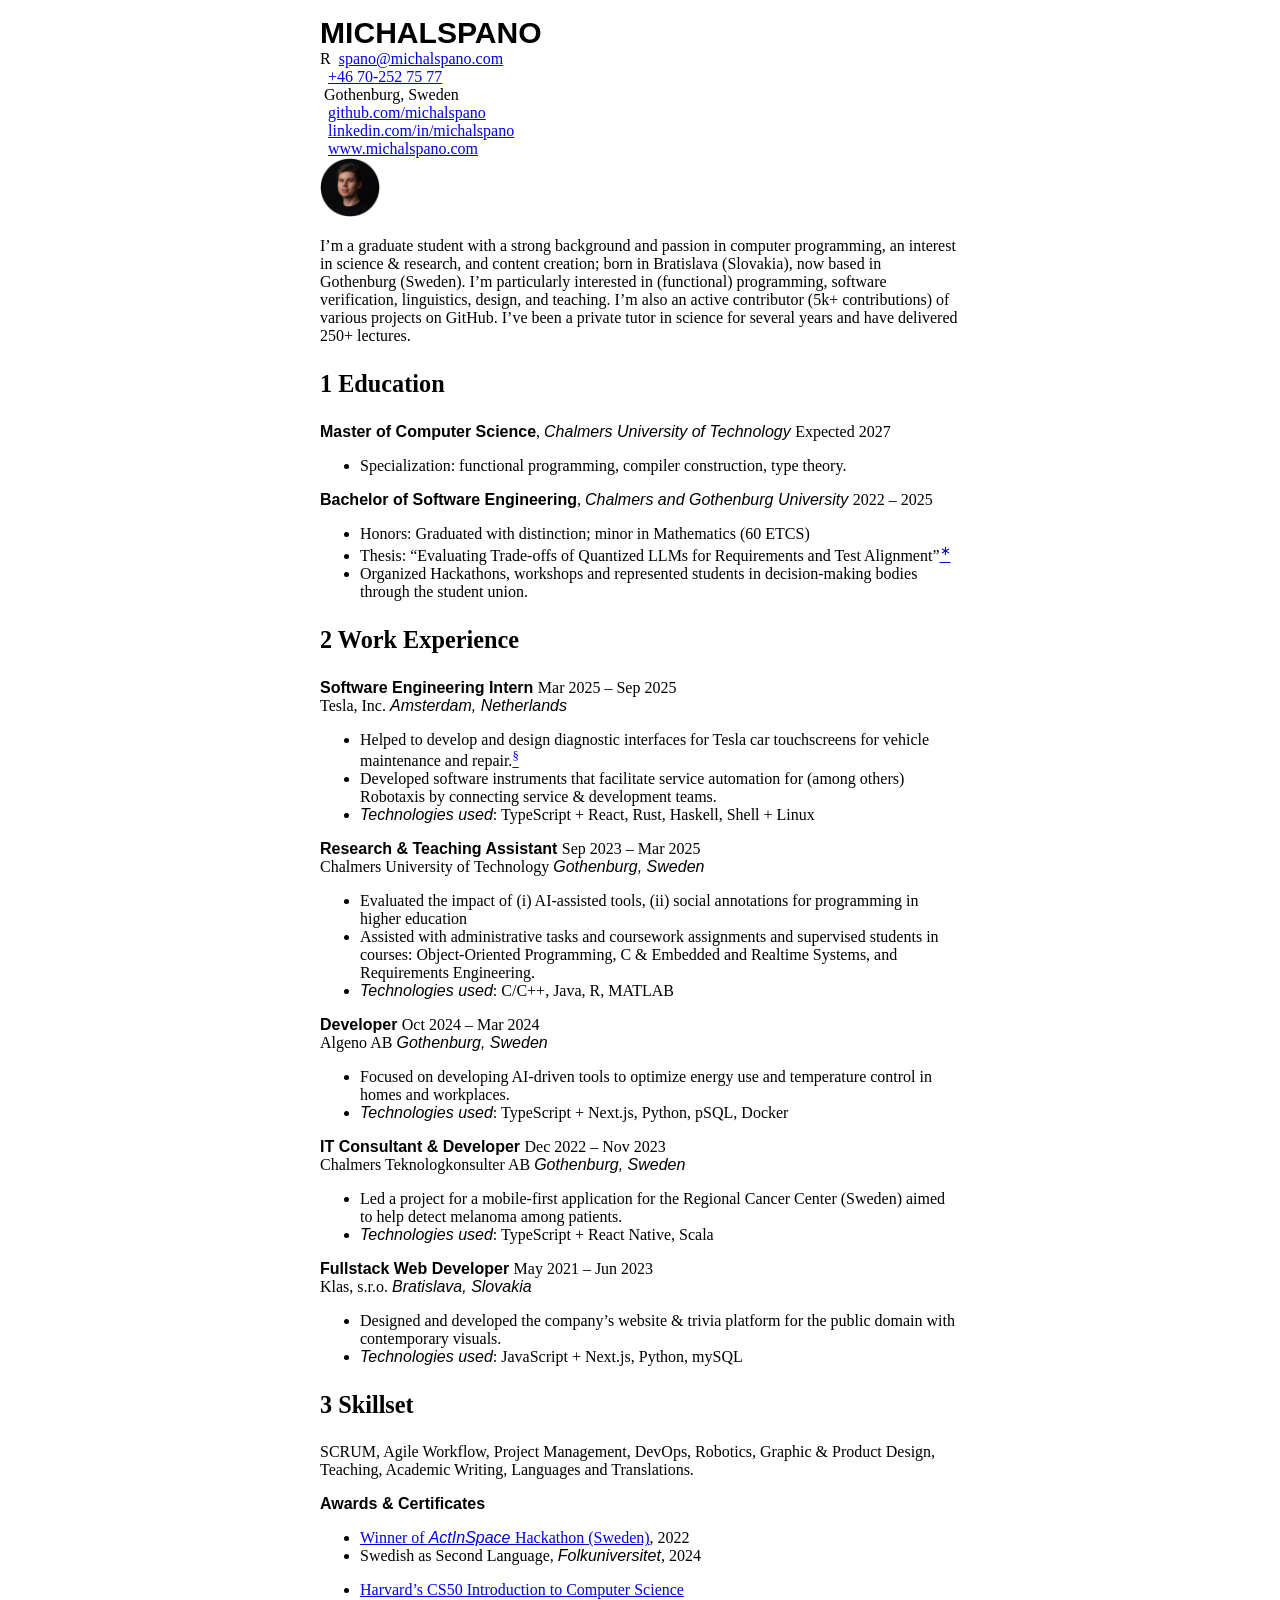
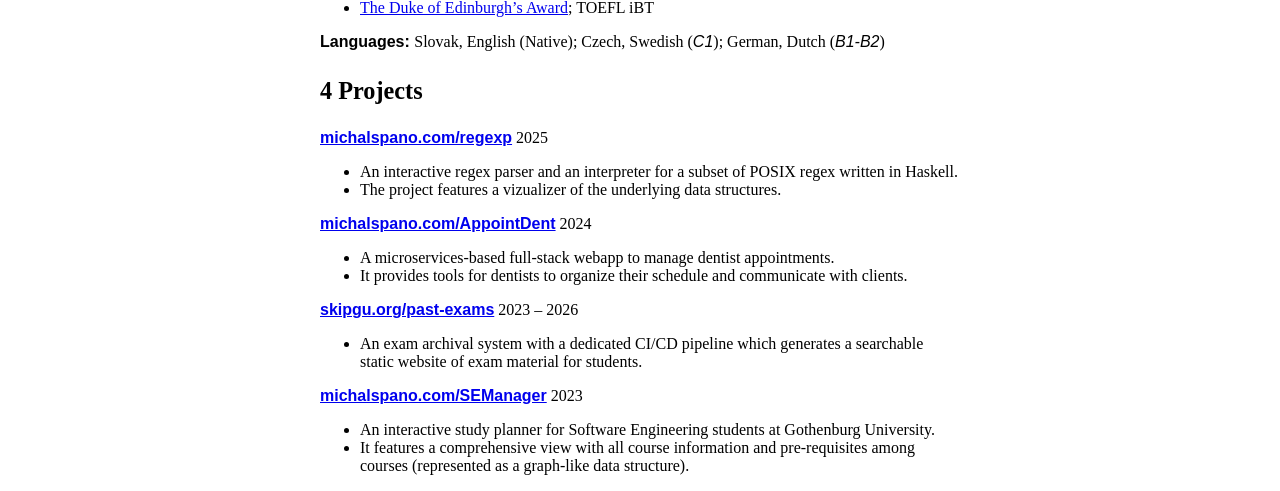
==== commit 6a5a3e3e: "Update `www` (15/01/2026)" ====
--- a/public/en.html
+++ b/public/en.html
@@ -8,77 +8,114 @@
 <meta content='main.tex' name='src' /> 
 </head><body>
    <div class='minipage'><!-- l. 6 --><p class='noindent'><span class='ec-lmssbx-10x-x-207'>MICHALSPANO</span><br class='newline' />              </p></div><div class='minipage'><span class='FontAwesome--fontawesometwo-x-x-109'>R</span>  <a href='mailto:spano@michalspano.com'>spano@michalspano.com</a><br class='newline' /><span class='FontAwesome--fontawesometwo-x-x-109'> </span>  <a href='tel:+46 70-252 75 77'>+46 70-252 75 77</a> <br class='newline' /><span class='FontAwesome--fontawesometwo-x-x-109'> </span> Gothenburg, Sweden              </div> <div class='minipage'><span class='FontAwesome--fontawesometwo-x-x-109'> </span>  <a href='https://github.com/michalspano'>github.com/michalspano</a> <br class='newline' /><span class='FontAwesome--fontawesometwo-x-x-109'> </span>  <a href='https://linkedin.com/in/michalspano'>linkedin.com/in/michalspano</a><br class='newline' /><span class='FontAwesome--fontawesometwo-x-x-109'> </span>  <a href='https://www.michalspano.com'>www.michalspano.com</a>          </div> <div class='minipage'><img alt='PIC' height='59' src='profile.png' width='60' />                        </div>
-<!-- l. 4 --><p class='noindent'>I am a passionate Computer Scientist &amp; (functional) programmer born in Bratislava (Slovakia), presently based in Sweden’s
-Gothenburg. I’m also interested in software verification, linguistics, design, and teaching.
+<!-- l. 4 --><p class='noindent'>I’m a graduate student with a strong background and passion in computer programming, an interest in science &amp; research,
+and content creation; born in Bratislava (Slovakia), now based in Gothenburg (Sweden). I’m particularly interested in
+(functional) programming, software verification, linguistics, design, and teaching. I’m also an active contributor (5k+
+contributions) of various projects on GitHub. I’ve been a private tutor in science for several years and have delivered 250+
+lectures.
    
 </p>
    <h3 class='sectionHead' id='education'><span class='titlemark'>1   </span> <a id='x1-10001'></a>Education</h3>
 <!-- l. 6 --><p class='noindent'><span class='ec-lmssbx-10x-x-109'>Master of Computer Science</span>, <span class='ec-lmsso-10x-x-109'>Chalmers University of Technology                                         </span>Expected 2027
 </p>
    <ul class='itemize1'>
-   <li class='itemize'>(Theoretical) computer science: algorithms, functional programming, compiler construction, and type theory.</li></ul>
-<!-- l. 15 --><p class='noindent'><span class='ec-lmssbx-10x-x-109'>Bachelor of Software Engineering</span>, <span class='ec-lmsso-10x-x-109'>Chalmers and Gothenburg University                                   </span>2022 – 2025
+   <li class='itemize'>Specialization: functional programming, compiler construction, type theory.</li></ul>
+<!-- l. 14 --><p class='noindent'><span class='ec-lmssbx-10x-x-109'>Bachelor of Software Engineering</span>, <span class='ec-lmsso-10x-x-109'>Chalmers and Gothenburg University                                   </span>2022 – 2025
 </p>
    <ul class='itemize1'>
-   <li class='itemize'>Grade: <span class='ec-lmsso-10x-x-109'>VG </span>(pass with distinction); Minor: Mathematics (60 ETCS)
+   <li class='itemize'>Honors: Graduated with distinction; minor in Mathematics (60 ETCS)
    </li>
-   <li class='itemize'>Thesis: “Evaluating Trade-offs of Quantized LLMs for Requirements and Test Alignment”<span class='footnote-mark'><a href='main2.html#fn1x0'><sup class='textsuperscript'>∗</sup></a></span><a id='x1-1001f0'></a>  </li></ul>
+   <li class='itemize'>Thesis: “Evaluating Trade-offs of Quantized LLMs for Requirements and Test Alignment”<span class='footnote-mark'><a href='main2.html#fn1x0'><sup class='textsuperscript'>∗</sup></a></span><a id='x1-1001f0'></a>  
+   </li>
+   <li class='itemize'>Organized Hackathons, workshops and represented students in decision-making bodies through the student union.</li></ul>
    
    <h3 class='sectionHead' id='work-experience'><span class='titlemark'>2   </span> <a id='x1-20002'></a>Work Experience</h3>
 <!-- l. 5 --><p class='noindent'><span class='ec-lmssbx-10x-x-109'>Software Engineering Intern                                                                        </span>Mar 2025 – Sep 2025
 <br class='newline' />Tesla, Inc.                                                                                                    <span class='ec-lmsso-10x-x-109'>Amsterdam, Netherlands</span>
 </p>
    <ul class='itemize1'>
-   <li class='itemize'>Helped to develop full-stack diagnostic interfaces for Tesla car touchscreens for vehicle maintenance.<span class='footnote-mark'><a href='main3.html#fn2x0'><sup class='textsuperscript'>†</sup></a></span><a id='x1-2001f0'></a>  
+   <li class='itemize'>Helped to develop and design diagnostic interfaces for Tesla car touchscreens for vehicle maintenance and
+   repair.<span class='footnote-mark'><a href='main3.html#fn4x0'><sup class='textsuperscript'>§</sup></a></span><a id='x1-2001f0'></a>  
    </li>
-   <li class='itemize'>Developed software instruments that facilitate Service automation for (among others) Robotaxis by connecting
-   service &amp; development teams.</li></ul>
-<!-- l. 32 --><p class='noindent'><span class='ec-lmssbx-10x-x-109'>Developer                                                                                              </span>Oct 2024 – Mar 2024
+   <li class='itemize'>Developed software instruments that facilitate service automation for (among others) Robotaxis by connecting
+   service &amp; development teams.
+   </li>
+   <li class='itemize'><span class='ec-lmsso-10x-x-109'>Technologies used</span>: TypeScript + React, Rust, Haskell, Shell + Linux</li></ul>
+<!-- l. 19 --><p class='noindent'><span class='ec-lmssbx-10x-x-109'>Research &amp; Teaching Assistant                                                                    </span>Sep 2023 – Mar 2025
+<br class='newline' />Chalmers University of Technology                                                                           <span class='ec-lmsso-10x-x-109'>Gothenburg, Sweden</span>
+                                                                                                    
+                                                                                                    
+</p>
+   <ul class='itemize1'>
+   <li class='itemize'>Evaluated the impact of (i) AI-assisted tools, (ii) social annotations for programming in higher education
+   </li>
+   <li class='itemize'>Assisted  with  administrative  tasks  and  coursework  assignments  and  supervised  students  in  courses:
+   Object-Oriented Programming, C &amp; Embedded and Realtime Systems, and Requirements Engineering.
+   </li>
+   <li class='itemize'><span class='ec-lmsso-10x-x-109'>Technologies used</span>: C/C++, Java, R, MATLAB</li></ul>
+<!-- l. 33 --><p class='noindent'><span class='ec-lmssbx-10x-x-109'>Developer                                                                                              </span>Oct 2024 – Mar 2024
 <br class='newline' />Algeno AB                                                                                                         <span class='ec-lmsso-10x-x-109'>Gothenburg, Sweden</span>
 </p>
    <ul class='itemize1'>
-   <li class='itemize'>Focused on developing AI-driven tools to optimize energy use and temperature control in homes and workplaces.</li></ul>
-<!-- l. 42 --><p class='noindent'><span class='ec-lmssbx-10x-x-109'>IT Consultant &amp; Developer                                                                        </span>Dec 2022 – Nov 2023
+   <li class='itemize'>Focused on developing AI-driven tools to optimize energy use and temperature control in homes and workplaces.
+   </li>
+   <li class='itemize'><span class='ec-lmsso-10x-x-109'>Technologies used</span>: TypeScript + Next.js, Python, pSQL, Docker</li></ul>
+<!-- l. 44 --><p class='noindent'><span class='ec-lmssbx-10x-x-109'>IT Consultant &amp; Developer                                                                        </span>Dec 2022 – Nov 2023
 <br class='newline' />Chalmers Teknologkonsulter AB                                                                              <span class='ec-lmsso-10x-x-109'>Gothenburg, Sweden</span>
 </p>
    <ul class='itemize1'>
    <li class='itemize'>Led a project for a mobile-first application for the Regional Cancer Center (Sweden) aimed to help detect
-   melanoma among patients.</li></ul>
-<!-- l. 52 --><p class='noindent'><span class='ec-lmssbx-10x-x-109'>Fullstack Web Developer                                                                           </span>May 2021 – Jun 2023
+   melanoma among patients.
+   </li>
+   <li class='itemize'><span class='ec-lmsso-10x-x-109'>Technologies used</span>: TypeScript + React Native, Scala</li></ul>
+<!-- l. 55 --><p class='noindent'><span class='ec-lmssbx-10x-x-109'>Fullstack Web Developer                                                                           </span>May 2021 – Jun 2023
 <br class='newline' />Klas, s.r.o.                                                                                                          <span class='ec-lmsso-10x-x-109'>Bratislava, Slovakia</span>
 </p>
    <ul class='itemize1'>
-   <li class='itemize'>Designed and developed the company’s website &amp; trivia platform for the public domain with contemporary visuals.</li></ul>
+   <li class='itemize'>Designed and developed the company’s website &amp; trivia platform for the public domain with contemporary visuals.
+   </li>
+   <li class='itemize'><span class='ec-lmsso-10x-x-109'>Technologies used</span>: JavaScript + Next.js, Python, mySQL</li></ul>
    
-   <h3 class='sectionHead' id='language-proficiency-skills'><span class='titlemark'>3   </span> <a id='x1-30003'></a>Language Proficiency &amp; Skills</h3>
-<!-- l. 4 --><p class='noindent'><span class='ec-lmssbx-10x-x-109'>Languages: </span>Slovak, English (Native); Czech, Swedish (<span class='ec-lmsso-10x-x-109'>C1</span>); German, Dutch (<span class='ec-lmsso-10x-x-109'>B1-B2</span>)
-</p><!-- l. 7 --><p class='noindent'><span class='ec-lmssbx-10x-x-109'>Programming Languages: </span>Python, Haskell, TypeScript, Rust, C/C++, Java, Assembly, Bash/Shell, R,
-MATLAB
-</p><!-- l. 12 --><p class='noindent'></p><div class='minipage'><span class='ec-lmssbx-10x-x-109'>Tools: </span>Scikit-learn, PyTorch, Next.js, React (Native),
-Docker,  Kubernetes,  (p)SQL,  Linux/Unix/BSD,  Git
-(GitHub/GitLab etc.).                             </div>      <div class='minipage'><span class='ec-lmssbx-10x-x-109'>Other:   </span>DevOps,   Robotics,   Project   Management,
-Graphic   &amp;   Product   Design,   Teaching,   Academic
-Writing, Languages and Translations.                      </div>
-<!-- l. 23 --><p class='noindent'><span class='ec-lmssbx-10x-x-109'>Awards &amp; Certificates</span><br class='newline' /></p><div class='minipage'>   <ul class='itemize1'>
+   <h3 class='sectionHead' id='skillset'><span class='titlemark'>3   </span> <a id='x1-30003'></a>Skillset</h3>
+<!-- l. 4 --><p class='noindent'> SCRUM, Agile Workflow, Project Management, DevOps, Robotics, Graphic &amp; Product Design, Teaching, Academic
+Writing, Languages and Translations.
+</p><!-- l. 8 --><p class='noindent'><span class='ec-lmssbx-10x-x-109'>Awards &amp; Certificates</span><br class='newline' /></p><div class='minipage'>   <ul class='itemize1'>
    <li class='itemize'> <a href='https://www.home.sandvik/en/stories/articles/2023/03/waste-collecting-robot-at-hackathon/'>Winner of <span class='ec-lmsso-10x-x-109'>ActInSpace </span>Hackathon (Sweden)</a>, 2022
    </li>
-   <li class='itemize'>Swedish as Second Language, <span class='ec-lmsso-10x-x-109'>Folkuniversitet</span>, 2024</li></ul></div>   <div class='minipage'>     <ul class='itemize1'>
+   <li class='itemize'>Swedish as Second Language, <span class='ec-lmsso-10x-x-109'>Folkuniversitet</span>, 2024</li></ul></div>    <div class='minipage'>     <ul class='itemize1'>
      <li class='itemize'> <a href='https://courses.edx.org/certificates/4b318ebb0e3b4877974f03a52e8f54e5'>Harvard’s CS50 Introduction to Computer Science</a>
      </li>
      <li class='itemize'> <a href='https://tinyurl.com/spano-dofe-2020'>The Duke of Edinburgh’s Award</a>; TOEFL iBT</li></ul>      </div>
+<!-- l. 28 --><p class='noindent'>
+</p><!-- l. 4 --><p class='noindent'><span class='ec-lmssbx-10x-x-109'>Languages: </span>Slovak, English (Native); Czech, Swedish (<span class='ec-lmsso-10x-x-109'>C1</span>); German, Dutch (<span class='ec-lmsso-10x-x-109'>B1-B2</span>)
+</p>
    <h3 class='sectionHead' id='projects'><span class='titlemark'>4   </span> <a id='x1-40004'></a>Projects</h3>
-<!-- l. 3 --><p class='noindent'></p><div class='minipage'> <a href='https://github.com/michalspano/AppointDent'><span class='ec-lmssbx-10x-x-109'>AppointDent</span></a>                                           2024
+<!-- l. 3 --><p class='noindent'></p><div class='minipage'> <a href='https://michalspano.com/regexp'><span class='ec-lmssbx-10x-x-109'>michalspano.com/regexp</span></a>                          2025
    <ul class='itemize1'>
-   <li class='itemize'>A full-stack website application using a microservices
-   architecture for residents of an area to manage dentist
-   appointments  and  provides  dentists  with  tools  to
-   organize their schedules efficiently.</li></ul>                 </div>   <div class='minipage'> <a href='https://github.com/skipgu/past-exams'><span class='ec-lmssbx-10x-x-109'>PastExams</span></a>                                         2023 –
-2025
+   <li class='itemize'>An interactive regex parser and an interpreter for a
+   subset of POSIX regex written in Haskell.
+   </li>
+   <li class='itemize'>The project features a vizualizer of the underlying
+   data structures.</li></ul>                               </div>      <div class='minipage'> <a href='https://michalspano.com/AppointDent'><span class='ec-lmssbx-10x-x-109'>michalspano.com/AppointDent</span></a>                  2024
      <ul class='itemize1'>
-     <li class='itemize'>An automated exam archival system with a CI/CD
-     pipeline  and  a  set  of  shell  scripts  to  maintain  a
-     monorepo and generate a searchable static (Jekyll)
-     website of examination materials for students.</li></ul>       </div>
+     <li class='itemize'>A microservices-based full-stack webapp to manage
+     dentist appointments.
+     </li>
+     <li class='itemize'>It  provides  tools  for  dentists  to  organize  their
+     schedule and communicate with clients.</li></ul>               </div>
+<!-- l. 19 --><p class='noindent'></p><div class='minipage'> <a href='https://github.com/skipgu/past-exams'><span class='ec-lmssbx-10x-x-109'>skipgu.org/past-exams</span></a>                          2023 –
+2026
+   <ul class='itemize1'>
+   <li class='itemize'>An exam archival system with a dedicated CI/CD
+   pipeline which generates a searchable static website
+   of exam material for students.</li></ul>                   </div>    <div class='minipage'> <a href='https://michalspano.com/SEManager/'><span class='ec-lmssbx-10x-x-109'>michalspano.com/SEManager</span></a>                   2023
+     <ul class='itemize1'>
+     <li class='itemize'>An    interactive    study    planner    for    Software
+     Engineering students at Gothenburg University.
+     </li>
+     <li class='itemize'>It  features  a  comprehensive  view  with  all  course
+     information   and   pre-requisites   among   courses
+     (represented as a graph-like data structure).</li></ul>         </div>
     
 </body> 
 </html>
--- a/public/main.css
+++ b/public/main.css
@@ -1,5 +1,6 @@
  
 /* start css.sty */
+.ec-lmss-10x-x-109{ font-family: sans-serif;}
 .ec-lmss-10x-x-109{ font-family: sans-serif;}
 .ec-lmss-10x-x-109{ font-family: sans-serif;}
 .ec-lmss-10x-x-109{ font-family: sans-serif;}
@@ -12,7 +13,9 @@
 .ec-lmssbx-10x-x-207{ font-family: sans-serif; font-weight: bold;}
 .ec-lmssbx-10x-x-207{ font-family: sans-serif; font-weight: bold;}
 .ec-lmssbx-10x-x-207{ font-family: sans-serif; font-weight: bold;}
+.ec-lmssbx-10x-x-207{ font-family: sans-serif; font-weight: bold;}
 .FontAwesome--fontawesometwo-x-x-109{}
+.ec-lmssbx-10x-x-109{ font-family: sans-serif; font-weight: bold;}
 .ec-lmssbx-10x-x-109{ font-family: sans-serif; font-weight: bold;}
 .ec-lmssbx-10x-x-109{ font-family: sans-serif; font-weight: bold;}
 .ec-lmssbx-10x-x-109{ font-family: sans-serif; font-weight: bold;}
@@ -25,6 +28,14 @@
 .ec-lmsso-10x-x-109{ font-family: sans-serif; font-style: oblique;}
 .ec-lmsso-10x-x-109{ font-family: sans-serif; font-style: oblique;}
 .ec-lmsso-10x-x-109{ font-family: sans-serif; font-style: oblique;}
+.ec-lmsso-10x-x-109{ font-family: sans-serif; font-style: oblique;}
+.ec-lmss-10{font-size:90%; font-family: sans-serif;}
+.ec-lmss-10{ font-family: sans-serif;}
+.ec-lmss-10{ font-family: sans-serif;}
+.ec-lmss-10{ font-family: sans-serif;}
+.ec-lmss-10{ font-family: sans-serif;}
+.ec-lmss-10{ font-family: sans-serif;}
+.ec-lmss-10{ font-family: sans-serif;}
 .ts1-lmss10-{font-size:90%;}
 .ec-lmss-9{font-size:81%; font-family: sans-serif;}
 .ec-lmss-9{ font-family: sans-serif;}
@@ -32,7 +43,9 @@
 .ec-lmss-9{ font-family: sans-serif;}
 .ec-lmss-9{ font-family: sans-serif;}
 .ec-lmss-9{ font-family: sans-serif;}
+.ec-lmss-9{ font-family: sans-serif;}
 .ec-lmtt-9{font-size:81%; font-family: monospace,monospace;}
+.ec-lmtt-9{ font-family: monospace,monospace;}
 .ec-lmtt-9{ font-family: monospace,monospace;}
 .ec-lmtt-9{ font-family: monospace,monospace;}
 .ec-lmtt-9{ font-family: monospace,monospace;}
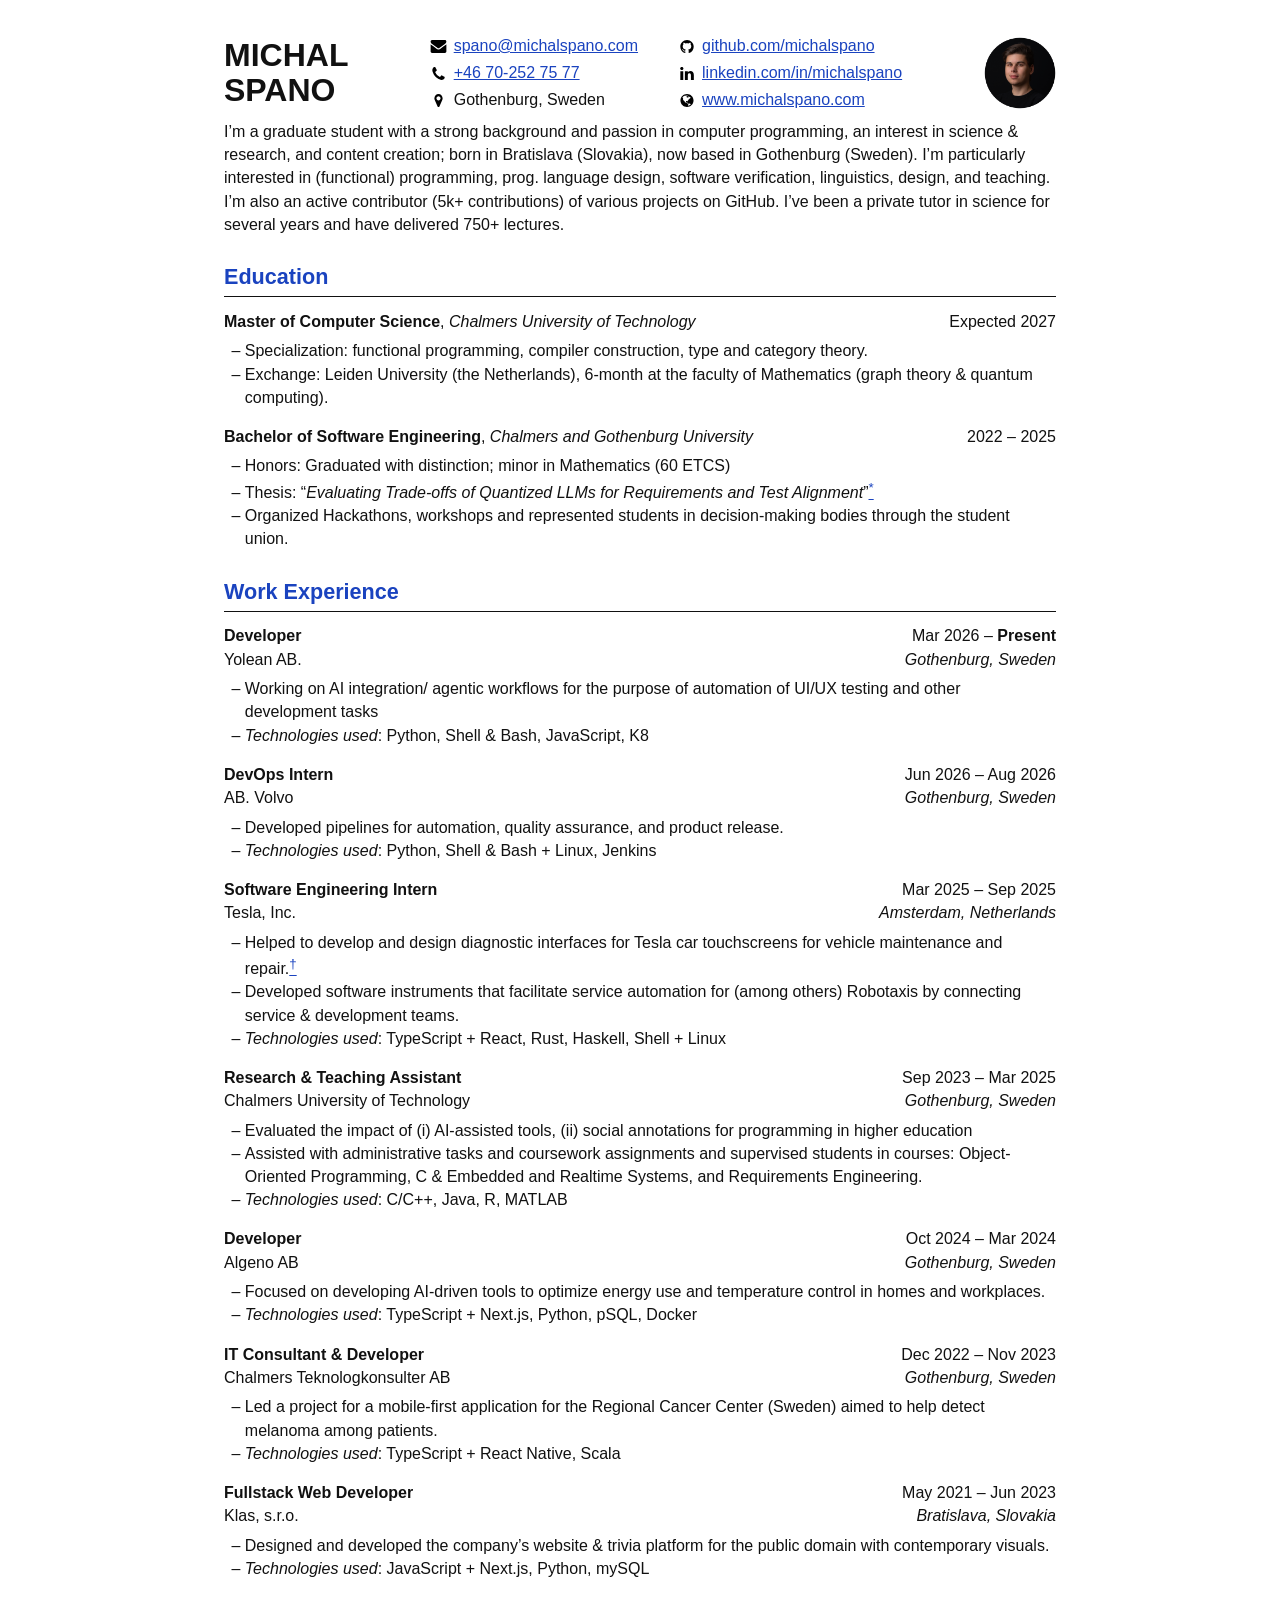
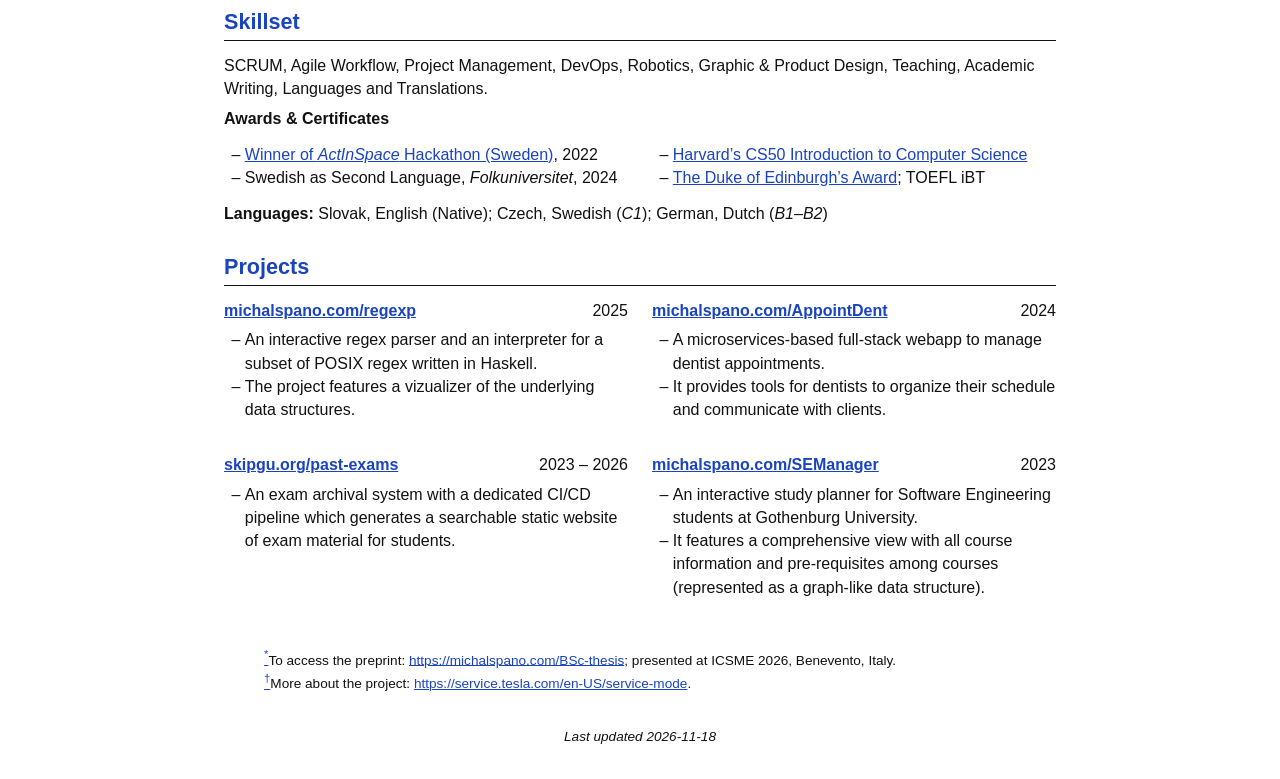
==== commit 63b29ccd: "[manual] Update (now with typst =)!) 18/11/2026" ====
--- a/public/en.html
+++ b/public/en.html
@@ -1,121 +1,196 @@
-<!DOCTYPE html> 
-<html lang='en-US' xml:lang='en-US'> 
-<head><title></title> 
-<meta charset='utf-8' /> 
-<meta content='TeX4ht (https://tug.org/tex4ht/)' name='generator' /> 
-<meta content='width=device-width,initial-scale=1' name='viewport' /> 
-<link href='main.css' rel='stylesheet' type='text/css' /> 
-<meta content='main.tex' name='src' /> 
-</head><body>
-   <div class='minipage'><!-- l. 6 --><p class='noindent'><span class='ec-lmssbx-10x-x-207'>MICHALSPANO</span><br class='newline' />              </p></div><div class='minipage'><span class='FontAwesome--fontawesometwo-x-x-109'>R</span>  <a href='mailto:spano@michalspano.com'>spano@michalspano.com</a><br class='newline' /><span class='FontAwesome--fontawesometwo-x-x-109'> </span>  <a href='tel:+46 70-252 75 77'>+46 70-252 75 77</a> <br class='newline' /><span class='FontAwesome--fontawesometwo-x-x-109'> </span> Gothenburg, Sweden              </div> <div class='minipage'><span class='FontAwesome--fontawesometwo-x-x-109'> </span>  <a href='https://github.com/michalspano'>github.com/michalspano</a> <br class='newline' /><span class='FontAwesome--fontawesometwo-x-x-109'> </span>  <a href='https://linkedin.com/in/michalspano'>linkedin.com/in/michalspano</a><br class='newline' /><span class='FontAwesome--fontawesometwo-x-x-109'> </span>  <a href='https://www.michalspano.com'>www.michalspano.com</a>          </div> <div class='minipage'><img alt='PIC' height='59' src='profile.png' width='60' />                        </div>
-<!-- l. 4 --><p class='noindent'>I’m a graduate student with a strong background and passion in computer programming, an interest in science &amp; research,
-and content creation; born in Bratislava (Slovakia), now based in Gothenburg (Sweden). I’m particularly interested in
-(functional) programming, software verification, linguistics, design, and teaching. I’m also an active contributor (5k+
-contributions) of various projects on GitHub. I’ve been a private tutor in science for several years and have delivered 250+
-lectures.
-   
-</p>
-   <h3 class='sectionHead' id='education'><span class='titlemark'>1   </span> <a id='x1-10001'></a>Education</h3>
-<!-- l. 6 --><p class='noindent'><span class='ec-lmssbx-10x-x-109'>Master of Computer Science</span>, <span class='ec-lmsso-10x-x-109'>Chalmers University of Technology                                         </span>Expected 2027
-</p>
-   <ul class='itemize1'>
-   <li class='itemize'>Specialization: functional programming, compiler construction, type theory.</li></ul>
-<!-- l. 14 --><p class='noindent'><span class='ec-lmssbx-10x-x-109'>Bachelor of Software Engineering</span>, <span class='ec-lmsso-10x-x-109'>Chalmers and Gothenburg University                                   </span>2022 – 2025
-</p>
-   <ul class='itemize1'>
-   <li class='itemize'>Honors: Graduated with distinction; minor in Mathematics (60 ETCS)
-   </li>
-   <li class='itemize'>Thesis: “Evaluating Trade-offs of Quantized LLMs for Requirements and Test Alignment”<span class='footnote-mark'><a href='main2.html#fn1x0'><sup class='textsuperscript'>∗</sup></a></span><a id='x1-1001f0'></a>  
-   </li>
-   <li class='itemize'>Organized Hackathons, workshops and represented students in decision-making bodies through the student union.</li></ul>
-   
-   <h3 class='sectionHead' id='work-experience'><span class='titlemark'>2   </span> <a id='x1-20002'></a>Work Experience</h3>
-<!-- l. 5 --><p class='noindent'><span class='ec-lmssbx-10x-x-109'>Software Engineering Intern                                                                        </span>Mar 2025 – Sep 2025
-<br class='newline' />Tesla, Inc.                                                                                                    <span class='ec-lmsso-10x-x-109'>Amsterdam, Netherlands</span>
-</p>
-   <ul class='itemize1'>
-   <li class='itemize'>Helped to develop and design diagnostic interfaces for Tesla car touchscreens for vehicle maintenance and
-   repair.<span class='footnote-mark'><a href='main3.html#fn4x0'><sup class='textsuperscript'>§</sup></a></span><a id='x1-2001f0'></a>  
-   </li>
-   <li class='itemize'>Developed software instruments that facilitate service automation for (among others) Robotaxis by connecting
-   service &amp; development teams.
-   </li>
-   <li class='itemize'><span class='ec-lmsso-10x-x-109'>Technologies used</span>: TypeScript + React, Rust, Haskell, Shell + Linux</li></ul>
-<!-- l. 19 --><p class='noindent'><span class='ec-lmssbx-10x-x-109'>Research &amp; Teaching Assistant                                                                    </span>Sep 2023 – Mar 2025
-<br class='newline' />Chalmers University of Technology                                                                           <span class='ec-lmsso-10x-x-109'>Gothenburg, Sweden</span>
-                                                                                                    
-                                                                                                    
-</p>
-   <ul class='itemize1'>
-   <li class='itemize'>Evaluated the impact of (i) AI-assisted tools, (ii) social annotations for programming in higher education
-   </li>
-   <li class='itemize'>Assisted  with  administrative  tasks  and  coursework  assignments  and  supervised  students  in  courses:
-   Object-Oriented Programming, C &amp; Embedded and Realtime Systems, and Requirements Engineering.
-   </li>
-   <li class='itemize'><span class='ec-lmsso-10x-x-109'>Technologies used</span>: C/C++, Java, R, MATLAB</li></ul>
-<!-- l. 33 --><p class='noindent'><span class='ec-lmssbx-10x-x-109'>Developer                                                                                              </span>Oct 2024 – Mar 2024
-<br class='newline' />Algeno AB                                                                                                         <span class='ec-lmsso-10x-x-109'>Gothenburg, Sweden</span>
-</p>
-   <ul class='itemize1'>
-   <li class='itemize'>Focused on developing AI-driven tools to optimize energy use and temperature control in homes and workplaces.
-   </li>
-   <li class='itemize'><span class='ec-lmsso-10x-x-109'>Technologies used</span>: TypeScript + Next.js, Python, pSQL, Docker</li></ul>
-<!-- l. 44 --><p class='noindent'><span class='ec-lmssbx-10x-x-109'>IT Consultant &amp; Developer                                                                        </span>Dec 2022 – Nov 2023
-<br class='newline' />Chalmers Teknologkonsulter AB                                                                              <span class='ec-lmsso-10x-x-109'>Gothenburg, Sweden</span>
-</p>
-   <ul class='itemize1'>
-   <li class='itemize'>Led a project for a mobile-first application for the Regional Cancer Center (Sweden) aimed to help detect
-   melanoma among patients.
-   </li>
-   <li class='itemize'><span class='ec-lmsso-10x-x-109'>Technologies used</span>: TypeScript + React Native, Scala</li></ul>
-<!-- l. 55 --><p class='noindent'><span class='ec-lmssbx-10x-x-109'>Fullstack Web Developer                                                                           </span>May 2021 – Jun 2023
-<br class='newline' />Klas, s.r.o.                                                                                                          <span class='ec-lmsso-10x-x-109'>Bratislava, Slovakia</span>
-</p>
-   <ul class='itemize1'>
-   <li class='itemize'>Designed and developed the company’s website &amp; trivia platform for the public domain with contemporary visuals.
-   </li>
-   <li class='itemize'><span class='ec-lmsso-10x-x-109'>Technologies used</span>: JavaScript + Next.js, Python, mySQL</li></ul>
-   
-   <h3 class='sectionHead' id='skillset'><span class='titlemark'>3   </span> <a id='x1-30003'></a>Skillset</h3>
-<!-- l. 4 --><p class='noindent'> SCRUM, Agile Workflow, Project Management, DevOps, Robotics, Graphic &amp; Product Design, Teaching, Academic
-Writing, Languages and Translations.
-</p><!-- l. 8 --><p class='noindent'><span class='ec-lmssbx-10x-x-109'>Awards &amp; Certificates</span><br class='newline' /></p><div class='minipage'>   <ul class='itemize1'>
-   <li class='itemize'> <a href='https://www.home.sandvik/en/stories/articles/2023/03/waste-collecting-robot-at-hackathon/'>Winner of <span class='ec-lmsso-10x-x-109'>ActInSpace </span>Hackathon (Sweden)</a>, 2022
-   </li>
-   <li class='itemize'>Swedish as Second Language, <span class='ec-lmsso-10x-x-109'>Folkuniversitet</span>, 2024</li></ul></div>    <div class='minipage'>     <ul class='itemize1'>
-     <li class='itemize'> <a href='https://courses.edx.org/certificates/4b318ebb0e3b4877974f03a52e8f54e5'>Harvard’s CS50 Introduction to Computer Science</a>
-     </li>
-     <li class='itemize'> <a href='https://tinyurl.com/spano-dofe-2020'>The Duke of Edinburgh’s Award</a>; TOEFL iBT</li></ul>      </div>
-<!-- l. 28 --><p class='noindent'>
-</p><!-- l. 4 --><p class='noindent'><span class='ec-lmssbx-10x-x-109'>Languages: </span>Slovak, English (Native); Czech, Swedish (<span class='ec-lmsso-10x-x-109'>C1</span>); German, Dutch (<span class='ec-lmsso-10x-x-109'>B1-B2</span>)
-</p>
-   <h3 class='sectionHead' id='projects'><span class='titlemark'>4   </span> <a id='x1-40004'></a>Projects</h3>
-<!-- l. 3 --><p class='noindent'></p><div class='minipage'> <a href='https://michalspano.com/regexp'><span class='ec-lmssbx-10x-x-109'>michalspano.com/regexp</span></a>                          2025
-   <ul class='itemize1'>
-   <li class='itemize'>An interactive regex parser and an interpreter for a
-   subset of POSIX regex written in Haskell.
-   </li>
-   <li class='itemize'>The project features a vizualizer of the underlying
-   data structures.</li></ul>                               </div>      <div class='minipage'> <a href='https://michalspano.com/AppointDent'><span class='ec-lmssbx-10x-x-109'>michalspano.com/AppointDent</span></a>                  2024
-     <ul class='itemize1'>
-     <li class='itemize'>A microservices-based full-stack webapp to manage
-     dentist appointments.
-     </li>
-     <li class='itemize'>It  provides  tools  for  dentists  to  organize  their
-     schedule and communicate with clients.</li></ul>               </div>
-<!-- l. 19 --><p class='noindent'></p><div class='minipage'> <a href='https://github.com/skipgu/past-exams'><span class='ec-lmssbx-10x-x-109'>skipgu.org/past-exams</span></a>                          2023 –
-2026
-   <ul class='itemize1'>
-   <li class='itemize'>An exam archival system with a dedicated CI/CD
-   pipeline which generates a searchable static website
-   of exam material for students.</li></ul>                   </div>    <div class='minipage'> <a href='https://michalspano.com/SEManager/'><span class='ec-lmssbx-10x-x-109'>michalspano.com/SEManager</span></a>                   2023
-     <ul class='itemize1'>
-     <li class='itemize'>An    interactive    study    planner    for    Software
-     Engineering students at Gothenburg University.
-     </li>
-     <li class='itemize'>It  features  a  comprehensive  view  with  all  course
-     information   and   pre-requisites   among   courses
-     (represented as a graph-like data structure).</li></ul>         </div>
-    
-</body> 
-</html>+<!DOCTYPE html>
+<html>
+  <head>
+    <meta charset="utf-8">
+    <meta name="viewport" content="width=device-width, initial-scale=1">
+    <title>Michal Spano – CV</title>
+    <meta name="authors" content="Michal Spano">
+  </head>
+  <body>
+    <style>
+      /* Styles of the HTML export, inlined into every page by lib.typ. */
+      
+      body {
+        position: relative;
+        max-width: 52rem;
+        margin: 2rem auto;
+        padding: 0 1rem 2.5rem;
+        font: 1rem/1.45 "Latin Modern Sans", "Helvetica Neue", Arial, sans-serif;
+        color: #111;
+        background: #fff;
+      }
+      a { color: #1a43bf; }
+      p, ul { margin: 0.4rem 0; }
+      ul { padding-left: 1.3rem; list-style-type: "– "; }
+      
+      header { display: flex; flex-wrap: wrap; align-items: center; justify-content: space-between; gap: 1rem 2rem; }
+      header h1 { margin: 0; width: min-content; font-size: 2rem; line-height: 1.1; text-transform: uppercase; }
+      header ul { display: grid; grid: repeat(3, auto) / auto-flow; gap: 0 2.5rem; margin: 0; padding: 0; list-style: none; }
+      header li { white-space: nowrap; line-height: 1.7; }
+      header li img { width: 1.1em; margin-right: 0.4em; vertical-align: -0.1em; }
+      header > img { width: 4.5rem; height: 4.5rem; border-radius: 50%; object-fit: cover; }
+      
+      h2 { margin: 1.6rem 0 0.8rem; padding-bottom: 0.2rem; border-bottom: 1px solid #111; color: #1a43bf; font-size: 1.35rem; }
+      .entry { margin-bottom: 1rem; }
+      .row { display: flex; flex-wrap: wrap; justify-content: space-between; column-gap: 1rem; }
+      .cols { display: grid; grid-template-columns: repeat(auto-fit, minmax(20rem, 1fr)); gap: 1rem 1.5rem; }
+      
+      @media (max-width: 40rem) { header ul { grid-auto-flow: row; } }
+      
+      [role="doc-endnotes"] { margin-top: 2rem; font-size: 0.85rem; }
+      /* Typst always puts the footnotes last, so pin the footer below them. */
+      footer { position: absolute; inset: auto 0 0; text-align: center; font-size: 0.85rem; }
+    </style>
+    <header>
+      <h1>Michal Spano</h1>
+      <ul>
+        <li><span style="display: inline-block"><img src="[data-uri]" alt="email" style="height: 0.8em"></span><a href="mailto:spano@michalspano.com">spano@michalspano.com</a></li>
+        <li><span style="display: inline-block"><img src="[data-uri]" alt="phone" style="height: 0.8em"></span><a href="tel:+4670-2527577">+46 70-252 75 77</a></li>
+        <li><span style="display: inline-block"><img src="[data-uri]" alt="location" style="height: 0.8em"></span>Gothenburg, Sweden</li>
+        <li><span style="display: inline-block"><img src="[data-uri]" alt="github" style="height: 0.8em"></span><a href="https://github.com/michalspano">github.com/michalspano</a></li>
+        <li><span style="display: inline-block"><img src="[data-uri]" alt="linkedin" style="height: 0.8em"></span><a href="https://linkedin.com/in/michalspano">linkedin.com/in/michalspano</a></li>
+        <li><span style="display: inline-block"><img src="[data-uri]" alt="web" style="height: 0.8em"></span><a href="https://www.michalspano.com">www.michalspano.com</a></li>
+      </ul>
+      <img src="profile.png" alt="Michal Spano">
+    </header>
+    <p>I’m a graduate student with a strong background and passion in computer programming, an interest in science &amp; research, and content creation; born in Bratislava (Slovakia), now based in Gothenburg (Sweden). I’m particularly interested in (functional) programming, prog. language design, software verification, linguistics, design, and teaching. I’m also an active contributor (5k+ contributions) of various projects on GitHub. I’ve been a private tutor in science for several years and have delivered 750+ lectures.</p>
+    <h2>Education</h2>
+    <div class="entry">
+      <div class="row"><span><strong>Master of Computer Science</strong>, <em>Chalmers University of Technology</em></span> <span>Expected 2027</span></div>
+      <ul>
+        <li>Specialization: functional programming, compiler construction, type and category theory.</li>
+        <li>Exchange: Leiden University (the Netherlands), 6-month at the faculty of Mathematics (graph theory &amp; quantum computing).</li>
+      </ul>
+    </div>
+    <div class="entry">
+      <div class="row"><span><strong>Bachelor of Software Engineering</strong>, <em>Chalmers and Gothenburg University</em></span> <span>2022 – 2025</span></div>
+      <ul>
+        <li>Honors: Graduated with distinction; minor in Mathematics (60 ETCS)</li>
+        <li>Thesis: “<em>Evaluating Trade-offs of Quantized LLMs for Requirements and Test Alignment</em>”<a id="loc-1" href="#loc-3" role="doc-noteref"><sup>*</sup></a></li>
+        <li>Organized Hackathons, workshops and represented students in decision-making bodies through the student union.</li>
+      </ul>
+    </div>
+    <h2>Work Experience</h2>
+    <div class="entry">
+      <div class="row"><span><strong>Developer</strong></span> <span>Mar 2026 – <strong>Present</strong></span></div>
+      <div class="row"><span>Yolean AB.</span> <span><em>Gothenburg, Sweden</em></span></div>
+      <ul>
+        <li>Working on AI integration/ agentic workflows for the purpose of automation of UI/UX testing and other development tasks</li>
+        <li><em>Technologies used</em>: Python, Shell &amp; Bash, JavaScript, K8</li>
+      </ul>
+    </div>
+    <div class="entry">
+      <div class="row"><span><strong>DevOps Intern</strong></span> <span>Jun 2026 – Aug 2026</span></div>
+      <div class="row"><span>AB. Volvo</span> <span><em>Gothenburg, Sweden</em></span></div>
+      <ul>
+        <li>Developed pipelines for automation, quality assurance, and product release.</li>
+        <li><em>Technologies used</em>: Python, Shell &amp; Bash + Linux, Jenkins</li>
+      </ul>
+    </div>
+    <div class="entry">
+      <div class="row"><span><strong>Software Engineering Intern</strong></span> <span>Mar 2025 – Sep 2025</span></div>
+      <div class="row"><span>Tesla, Inc.</span> <span><em>Amsterdam, Netherlands</em></span></div>
+      <ul>
+        <li>Helped to develop and design diagnostic interfaces for Tesla car touchscreens for vehicle maintenance and repair.<a id="loc-2" href="#loc-4" role="doc-noteref"><sup>†</sup></a></li>
+        <li>Developed software instruments that facilitate service automation for (among others) Robotaxis by connecting service &amp; development teams.</li>
+        <li><em>Technologies used</em>: TypeScript + React, Rust, Haskell, Shell + Linux</li>
+      </ul>
+    </div>
+    <div class="entry">
+      <div class="row"><span><strong>Research &amp; Teaching Assistant</strong></span> <span>Sep 2023 – Mar 2025</span></div>
+      <div class="row"><span>Chalmers University of Technology</span> <span><em>Gothenburg, Sweden</em></span></div>
+      <ul>
+        <li>Evaluated the impact of (i) AI-assisted tools, (ii) social annotations for programming in higher education</li>
+        <li>Assisted with administrative tasks and coursework assignments and supervised students in courses: Object-Oriented Programming, C &amp; Embedded and Realtime Systems, and Requirements Engineering.</li>
+        <li><em>Technologies used</em>: C/C++, Java, R, MATLAB</li>
+      </ul>
+    </div>
+    <div class="entry">
+      <div class="row"><span><strong>Developer</strong></span> <span>Oct 2024 – Mar 2024</span></div>
+      <div class="row"><span>Algeno AB</span> <span><em>Gothenburg, Sweden</em></span></div>
+      <ul>
+        <li>Focused on developing AI-driven tools to optimize energy use and temperature control in homes and workplaces.</li>
+        <li><em>Technologies used</em>: TypeScript + Next.js, Python, pSQL, Docker</li>
+      </ul>
+    </div>
+    <div class="entry">
+      <div class="row"><span><strong>IT Consultant &amp; Developer</strong></span> <span>Dec 2022 – Nov 2023</span></div>
+      <div class="row"><span>Chalmers Teknologkonsulter AB</span> <span><em>Gothenburg, Sweden</em></span></div>
+      <ul>
+        <li>Led a project for a mobile-first application for the Regional Cancer Center (Sweden) aimed to help detect melanoma among patients.</li>
+        <li><em>Technologies used</em>: TypeScript + React Native, Scala</li>
+      </ul>
+    </div>
+    <div class="entry">
+      <div class="row"><span><strong>Fullstack Web Developer</strong></span> <span>May 2021 – Jun 2023</span></div>
+      <div class="row"><span>Klas, s.r.o.</span> <span><em>Bratislava, Slovakia</em></span></div>
+      <ul>
+        <li>Designed and developed the company’s website &amp; trivia platform for the public domain with contemporary visuals.</li>
+        <li><em>Technologies used</em>: JavaScript + Next.js, Python, mySQL</li>
+      </ul>
+    </div>
+    <h2>Skillset</h2>
+    <p>SCRUM, Agile Workflow, Project Management, DevOps, Robotics, Graphic &amp; Product Design, Teaching, Academic Writing, Languages and Translations.</p>
+    <p><strong>Awards &amp; Certificates</strong></p>
+    <div class="cols">
+      <div>
+        <ul>
+          <li><a href="https://www.home.sandvik/en/stories/articles/2023/03/waste-collecting-robot-at-hackathon/">Winner of <em>ActInSpace</em> Hackathon (Sweden)</a>, 2022</li>
+          <li>Swedish as Second Language, <em>Folkuniversitet</em>, 2024</li>
+        </ul>
+      </div>
+      <div>
+        <ul>
+          <li><a href="https://courses.edx.org/certificates/4b318ebb0e3b4877974f03a52e8f54e5">Harvard’s CS50 Introduction to Computer Science</a></li>
+          <li><a href="https://tinyurl.com/spano-dofe-2020">The Duke of Edinburgh’s Award</a>; TOEFL iBT</li>
+        </ul>
+      </div>
+    </div>
+    <p><strong>Languages:</strong> Slovak, English (Native); Czech, Swedish (<em>C1</em>); German, Dutch (<em>B1–B2</em>)</p>
+    <h2>Projects</h2>
+    <div class="cols">
+      <div>
+        <div class="entry">
+          <div class="row"><span><strong><a href="https://michalspano.com/regexp">michalspano.com/regexp</a></strong></span> <span>2025</span></div>
+          <ul>
+            <li>An interactive regex parser and an interpreter for a subset of POSIX regex written in Haskell.</li>
+            <li>The project features a vizualizer of the underlying data structures.</li>
+          </ul>
+        </div>
+      </div>
+      <div>
+        <div class="entry">
+          <div class="row"><span><strong><a href="https://michalspano.com/AppointDent">michalspano.com/AppointDent</a></strong></span> <span>2024</span></div>
+          <ul>
+            <li>A microservices-based full-stack webapp to manage dentist appointments.</li>
+            <li>It provides tools for dentists to organize their schedule and communicate with clients.</li>
+          </ul>
+        </div>
+      </div>
+      <div>
+        <div class="entry">
+          <div class="row"><span><strong><a href="https://github.com/skipgu/past-exams">skipgu.org/past-exams</a></strong></span> <span>2023 – 2026</span></div>
+          <ul>
+            <li>An exam archival system with a dedicated CI/CD pipeline which generates a searchable static website of exam material for students.</li>
+          </ul>
+        </div>
+      </div>
+      <div>
+        <div class="entry">
+          <div class="row"><span><strong><a href="https://michalspano.com/SEManager">michalspano.com/SEManager</a></strong></span> <span>2023</span></div>
+          <ul>
+            <li>An interactive study planner for Software Engineering students at Gothenburg University.</li>
+            <li>It features a comprehensive view with all course information and pre-requisites among courses (represented as a graph-like data structure).</li>
+          </ul>
+        </div>
+      </div>
+    </div>
+    <footer><em>Last updated 2026-11-18</em></footer>
+    <section role="doc-endnotes">
+      <ol style="list-style-type: none">
+        <li id="loc-3"><a href="#loc-1" role="doc-backlink"><sup>*</sup></a>To access the preprint: <a href="https://michalspano.com/BSc-thesis">https://michalspano.com/BSc-thesis</a>; presented at ICSME 2026, Benevento, Italy.</li>
+        <li id="loc-4"><a href="#loc-2" role="doc-backlink"><sup>†</sup></a>More about the project: <a href="https://service.tesla.com/en-US/service-mode">https://service.tesla.com/en-US/service-mode</a>.</li>
+      </ol>
+    </section>
+  </body>
+</html>
